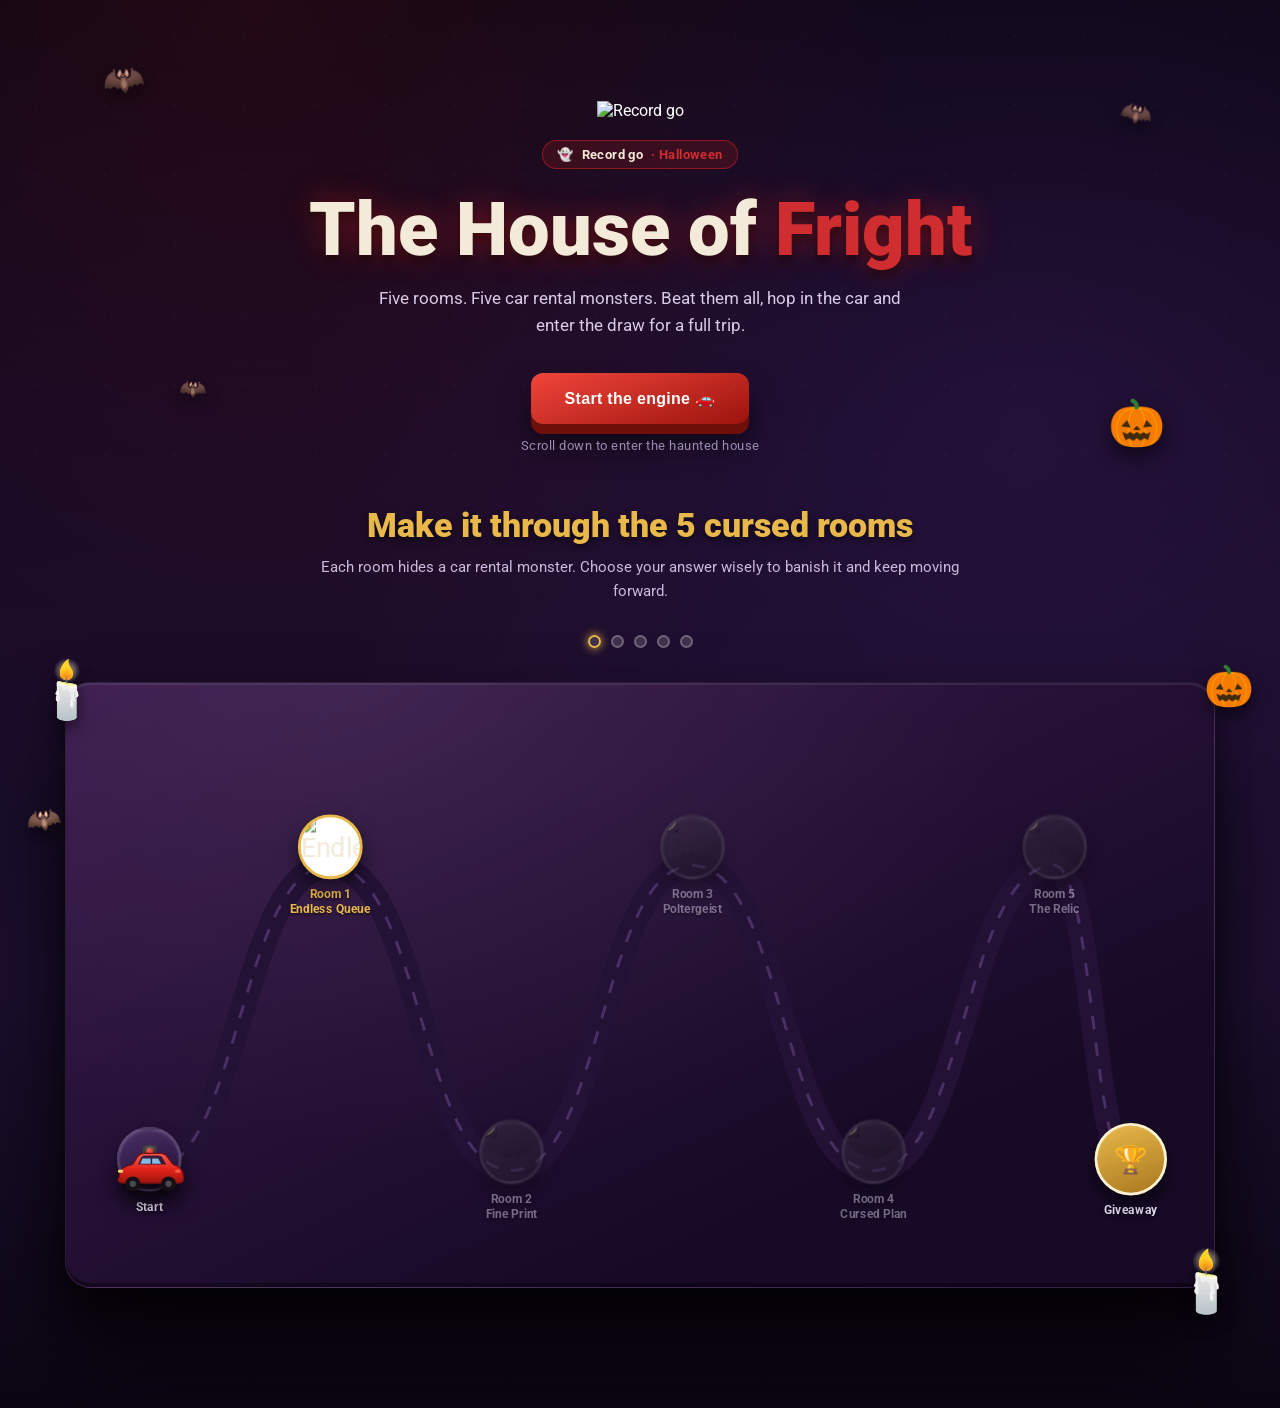
==== index.html @ 4f23b864 "Add Halloween House of Fright landing page (English-only) Single-language English version with the l" ====
<!DOCTYPE html>
<html lang="en">
<head>
<meta charset="UTF-8">
<meta name="viewport" content="width=device-width, initial-scale=1.0">
<title>The House of Fright · Record go</title>
<link rel="preconnect" href="https://fonts.googleapis.com">
<link rel="preconnect" href="https://fonts.gstatic.com" crossorigin>
<link href="https://fonts.googleapis.com/css2?family=Roboto:wght@400;500;700;900&display=swap" rel="stylesheet">
<style>
  :root{
    --red:#cf2d30;
    --red-dark:#9c140d;
    --purple:#3a1a52;
    --purple-deep:#150a24;
    --gold:#e8b84b;
    --ink:#12081f;
    --cream:#f4ead9;
    --green:#3ee089;
  }
  *{box-sizing:border-box;}
  html{scroll-behavior:smooth;}
  body{
    margin:0;
    font-family:'Roboto',sans-serif;
    color:var(--cream);
    background:
      radial-gradient(ellipse at 20% 0%, rgba(226,35,26,0.10), transparent 45%),
      radial-gradient(ellipse at 80% 30%, rgba(126,60,190,0.14), transparent 50%),
      linear-gradient(180deg,#0c0614,#150a24 30%,#1c0f2e 70%,#0c0614);
    overflow-x:hidden;
  }
  a{color:inherit;}

  /* ---------------- HERO ---------------- */
  .hero{
    min-height:auto;
    display:flex;
    flex-direction:column;
    align-items:center;
    justify-content:center;
    text-align:center;
    padding:86px 20px 36px;
    position:relative;
  }
  .brand-logo-wrap{
    display:inline-flex;
    align-items:center;
    padding:15px 30px;
    color: #ffffff;
  }
  .brand-logo{height:24px; display:block;}
  .hero::before{
    content:"";
    position:absolute; inset:0;
    background-image:
      radial-gradient(circle, rgba(255,255,255,0.5) 1px, transparent 1.5px);
    background-size:70px 70px;
    opacity:0.06;
    pointer-events:none;
  }
  .hero .bat{position:absolute; font-size:34px; opacity:.8; filter:drop-shadow(0 6px 8px rgba(0,0,0,.6));}
  .hero .bat.b1{top:12%; left:8%; transform:rotate(-8deg);}
  .hero .bat.b2{top:20%; right:10%; transform:rotate(10deg); font-size:26px;}
  .hero .bat.b3{bottom:18%; left:14%; font-size:22px;}
  .hero .pumpkin{position:absolute; font-size:46px; bottom:8%; right:9%; filter:drop-shadow(0 8px 10px rgba(0,0,0,.6));}

  .brand-tag{
    display:inline-flex; align-items:center; gap:8px;
    background:rgba(226,35,26,0.15);
    border:1px solid rgba(226,35,26,0.5);
    color:var(--red);
    font-size:13px; font-weight:700; letter-spacing:.4px;
    padding:6px 14px; border-radius:999px; margin-bottom:22px;
  }
  .brand-tag b{color:var(--cream);}

  .hero h1{
    font-family:'Roboto',sans-serif;
    font-size:clamp(38px,7vw,74px);
    font-weight:900;
    margin:0 0 16px;
    line-height:1.05;
    color:var(--cream);
    text-shadow:0 0 30px rgba(226,35,26,0.45), 0 6px 10px rgba(0,0,0,.6);
  }
  .hero h1 .highlight{color:var(--red);}
  .hero p{
    max-width:560px;
    font-size:17px;
    line-height:1.6;
    color:#d9cbe8;
    margin:0 0 34px;
  }
  .cta-btn{
    background:linear-gradient(160deg,#f0453b,var(--red-dark));
    color:#fff;
    border:none;
    font-size:16px;
    font-weight:700;
    letter-spacing:.3px;
    padding:16px 34px;
    border-radius:12px;
    cursor:pointer;
    box-shadow:0 10px 0 #6e0f09, 0 20px 30px rgba(0,0,0,.55);
    transition:transform .15s ease;
  }
  .cta-btn:hover{transform:translateY(-3px);}
  .cta-btn:active{transform:translateY(3px); box-shadow:0 6px 0 #6e0f09, 0 10px 16px rgba(0,0,0,.5);}
  .scroll-hint{margin-top:14px; font-size:13px; color:#9a8bb0; letter-spacing:.5px;}

  /* ---------------- BOARD SECTION ---------------- */
  .board-section{
    padding:16px 16px 120px;
    display:flex;
    flex-direction:column;
    align-items:center;
  }
  .board-heading{
    text-align:center;
    max-width:640px;
    margin-bottom:8px;
  }
  .board-heading h2{
    font-size:clamp(24px,4vw,34px);
    font-weight:900;
    margin:0 0 10px;
    color:var(--gold);
    text-shadow:0 3px 6px rgba(0,0,0,.6);
  }
  .board-heading p{color:#cbb9dd; font-size:15px; line-height:1.6; margin:0 0 6px;}

  .progress-row{
    display:flex; align-items:center; gap:10px;
    margin:18px 0 34px;
  }
  .progress-dot{
    width:13px; height:13px; border-radius:50%;
    background:rgba(255,255,255,0.15);
    border:2px solid rgba(255,255,255,0.25);
    transition:all .4s ease;
  }
  .progress-dot.done{background:var(--green); border-color:var(--green); box-shadow:0 0 10px var(--green);}
  .progress-dot.now{border-color:var(--gold); box-shadow:0 0 10px var(--gold);}

  .scene3d{
    width:100%;
    display:flex;
    justify-content:center;
  }
  .board-3d{
    width:min(1150px,96vw);
  }
  .board-plate{
    position:relative;
    border-radius:26px;
    padding:30px 26px 40px;
    background:
      radial-gradient(ellipse at 25% 0%, rgba(255,255,255,0.06), transparent 55%),
      linear-gradient(155deg,#3a1a4d,#170a26 75%);
    border:1px solid rgba(255,255,255,0.07);
    box-shadow:
      0 70px 100px rgba(0,0,0,.65),
      0 20px 30px rgba(0,0,0,.5),
      inset 0 2px 0 rgba(255,255,255,.08),
      inset 0 -4px 0 rgba(0,0,0,.4);
  }
  .board-plate .prop{position:absolute; font-size:46px; filter:drop-shadow(0 8px 8px rgba(0,0,0,.55)); pointer-events:none;}
  .prop.candle-l{top:-26px; left:-34px; font-size:56px;}
  .prop.candle-r{bottom:-30px; right:-30px; font-size:60px;}
  .prop.bat-l{top:120px; left:-40px; font-size:28px; transform:rotate(-10deg);}
  .prop.pumpkin-r{top:-20px; right:-40px; font-size:40px;}

  .track-wrap{
    position:relative;
    width:100%;
    max-width:1150px;
    margin:0 auto;
  }
  .track-layer{
    position:absolute;
    top:0; left:0;
    width:1150px;
    height:560px;
    transform-origin:top left;
  }
  .road-svg{position:absolute; top:0; left:0; width:1150px; height:560px; overflow:visible;}

  .node{
    position:absolute;
    width:118px;
    transform:translate(-50%,-50%);
    display:flex;
    flex-direction:column;
    align-items:center;
    text-align:center;
    cursor:not-allowed;
  }
  .node .badge{
    width:68px; height:68px;
    border-radius:50%;
    display:flex; align-items:center; justify-content:center;
    font-size:28px;
    background:linear-gradient(160deg,#4a2f66,#241236);
    border:3px solid rgba(255,255,255,0.15);
    box-shadow:0 10px 16px rgba(0,0,0,.5), inset 0 2px 3px rgba(255,255,255,.08);
    margin-bottom:8px;
    position:relative;
    transition:all .35s ease;
    overflow:hidden;
  }
  .node .badge img{
    width:100%;
    height:100%;
    object-fit:cover;
    mix-blend-mode:multiply;
    border-radius:50%;
    pointer-events:none;
  }
  .node .num{
    position:absolute; top:-8px; left:-8px;
    width:22px; height:22px; border-radius:50%;
    background:var(--ink); border:2px solid var(--gold);
    color:var(--gold); font-size:11px; font-weight:800;
    display:flex; align-items:center; justify-content:center;
    z-index:2;
  }
  .node .name{
    font-size:12.5px; font-weight:700; color:#e5dcf2;
    text-shadow:0 2px 3px rgba(0,0,0,.6);
    line-height:1.25;
  }

  .node.locked .badge{opacity:.5; filter:grayscale(.6);}
  .node.locked .name{opacity:.45;}

  .node.active{cursor:pointer;}
  .node.active .badge{
    border-color:var(--gold);
    background: #fff;
    box-shadow:0 0 0 0 rgba(232,184,75,.6), 0 10px 20px rgba(0,0,0,.5);
    animation:pulseGlow 1.6s infinite;
  }
  .node.active .name{color:var(--gold);}
  @keyframes pulseGlow{
    0%{box-shadow:0 0 0 0 rgba(232,184,75,.55),0 10px 20px rgba(0,0,0,.5);}
    70%{box-shadow:0 0 0 16px rgba(232,184,75,0),0 10px 20px rgba(0,0,0,.5);}
    100%{box-shadow:0 0 0 0 rgba(232,184,75,0),0 10px 20px rgba(0,0,0,.5);}
  }

  .node.passed .badge{
    background:linear-gradient(160deg,#1c5c40,#0e3324);
    border-color:var(--green);
  }
  .node.passed .badge img{opacity:.35; filter:grayscale(1);}
  .node.passed .badge::after{
    content:"✓";
    position:absolute; inset:0;
    display:flex; align-items:center; justify-content:center;
    color:var(--green); font-size:26px; font-weight:900;
    background:rgba(10,20,15,0.55); border-radius:50%;
  }

  .node.meta .badge{
    width:76px; height:76px;
    background:linear-gradient(160deg,#e8b84b,#a9781f);
    border-color:#fff2cf;
  }

  .car{
    position:absolute; top:0; left:0;
    width:78px; height:44px;
    offset-rotate:auto;
    transition:offset-distance 1.7s cubic-bezier(.45,0,.2,1);
    filter:drop-shadow(0 14px 10px rgba(0,0,0,.55));
    z-index:5;
  }

  /* ---------------- MOBILE BOARD (vertical) ---------------- */
  @media (max-width:720px){
    .board-plate{padding:22px 16px 26px;}
    .track-wrap{max-width:420px; height:auto !important;}
    .prop.bat-l{display:none;}
    .prop.candle-r{bottom:-16px; right:-16px; font-size:40px;}
    .prop.pumpkin-r{top:-16px; right:-16px; font-size:30px;}
    .track-layer{
      position:static;
      width:100%;
      height:auto;
      transform:none !important;
      display:flex;
      flex-direction:column;
      align-items:stretch;
      gap:20px;
      padding:4px 0;
    }
    .road-svg, .car{display:none;}
    .node{
      position:relative !important;
      left:auto !important;
      top:auto !important;
      transform:none !important;
      width:100%;
      flex-direction:row;
      align-items:center;
      text-align:left;
      gap:14px;
      cursor:not-allowed;
    }
    .node.active{cursor:pointer;}
    .node .badge{margin-bottom:0; flex:none;}
    .node .name{font-size:13.5px;}
    .node:not(:first-child)::before{
      content:"";
      position:absolute;
      top:-20px; left:33px;
      width:2px; height:20px;
      background:repeating-linear-gradient(to bottom, rgba(255,255,255,.35) 0 4px, transparent 4px 8px);
    }
  }

  /* ---------------- MODAL / MONSTER REVEAL ---------------- */
  .modal-overlay{
    position:fixed; inset:0;
    background:rgba(6,3,12,0.85);
    backdrop-filter:blur(6px);
    -webkit-backdrop-filter:blur(6px);
    display:none;
    align-items:center;
    justify-content:center;
    z-index:100;
    padding:20px;
  }
  .modal-overlay.open{display:flex;}
  .modal-card{
    width:100%; max-width:540px;
    background:linear-gradient(165deg,#3a1a4d,#170a26);
    border:1px solid rgba(255,255,255,0.12);
    border-radius:22px;
    padding:28px 28px 24px;
    box-shadow:0 40px 60px rgba(0,0,0,.7);
    position:relative;
    animation:pop .28s ease;
    max-height:92vh;
    overflow-y:auto;
  }
  @keyframes pop{from{transform:scale(.92); opacity:0;} to{transform:scale(1); opacity:1;}}
  .modal-close{
    position:absolute; top:14px; right:16px;
    background:none; border:none; color:#b7a6cc;
    font-size:22px; cursor:pointer;
  }
  .monster-avatar-wrap{
    width:130px; height:130px;
    margin:0 auto 14px;
    background:radial-gradient(circle, rgba(232,184,75,0.15), transparent 70%);
    border-radius:50%;
    display:flex;
    align-items:center;
    justify-content:center;
    border:2px dashed rgba(232,184,75,0.3);
    position:relative;
  }
  .monster-avatar{
    width:115px; height:115px;
    object-fit:contain;
    filter:drop-shadow(0 8px 12px rgba(0,0,0,0.6));
    animation:floatMonster 3s ease-in-out infinite;
  }
  @keyframes floatMonster{
    0%,100%{transform:translateY(0px);}
    50%{transform:translateY(-6px);}
  }
  .modal-eyebrow{text-align:center; color:var(--red); font-size:12px; font-weight:800; letter-spacing:1px; text-transform:uppercase; margin-bottom:4px;}
  .modal-card h3{margin:0 0 8px; font-size:22px; font-weight:900; color:var(--gold); line-height:1.25; text-align:center;}
  .modal-flavor{font-size:13.5px; color:#c9bcdb; line-height:1.5; margin-bottom:14px; text-align:center;}
  .modal-question{font-size:15px; font-weight:700; color:#f4ead9; margin-bottom:14px; border-top:1px solid rgba(255,255,255,0.08); padding-top:12px;}
  .answers{display:flex; flex-direction:column; gap:10px; margin-bottom:6px;}
  .answer-btn{
    text-align:left;
    background:rgba(255,255,255,0.04);
    border:1.5px solid rgba(255,255,255,0.12);
    color:#f0e8fa;
    font-family:'Roboto',sans-serif;
    font-size:13.5px;
    line-height:1.4;
    padding:12px 14px;
    border-radius:10px;
    cursor:pointer;
    transition:all .15s ease;
  }
  .answer-btn:hover:not(:disabled){border-color:var(--gold); background:rgba(232,184,75,0.08);}
  .answer-btn:disabled{cursor:default;}
  .answer-btn.correct{border-color:var(--green); background:rgba(62,224,137,0.14); color:#c7f7de;}
  .answer-btn.wrong{border-color:var(--red); background:rgba(226,35,26,0.14); color:#f3c6c2; opacity:.7;}
  .answer-btn.shake{animation:shake .35s;}
  @keyframes shake{
    0%,100%{transform:translateX(0);}
    25%{transform:translateX(-6px);}
    75%{transform:translateX(6px);}
  }
  .feedback{
    margin-top:14px; padding:12px 14px; border-radius:10px;
    font-size:13.5px; line-height:1.5; display:none;
  }
  .feedback.show{display:block;}
  .feedback.ok{background:rgba(62,224,137,0.1); border:1px solid rgba(62,224,137,0.4); color:#c7f7de;}
  .feedback.bad{background:rgba(226,35,26,0.1); border:1px solid rgba(226,35,26,0.4); color:#f3c6c2;}
  .continue-btn{
    margin-top:14px; width:100%;
    background:linear-gradient(160deg,#f0453b,var(--red-dark));
    color:#fff; border:none; font-weight:700; font-size:14px;
    padding:12px; border-radius:10px; cursor:pointer; display:none;
  }
  .continue-btn.show{display:block;}

  /* ---------------- FINAL / FORM ---------------- */
  .final-section{
    max-width:620px;
    margin:0 auto;
    padding:70px 20px 40px;
    text-align:center;
    display:none;
  }
  .final-section.reveal{display:block; animation:fadeUp .6s ease;}
  @keyframes fadeUp{from{opacity:0; transform:translateY(24px);} to{opacity:1; transform:translateY(0);}}
  .final-section h2{
    font-size:clamp(24px,4vw,34px);
    font-weight:900;
    color:var(--gold); margin:0 0 6px;
    text-shadow:0 3px 6px rgba(0,0,0,.6);
  }
  .final-section .tagline{color:var(--red); font-weight:700; font-size:14px; letter-spacing:.5px; margin-bottom:18px;}
  .final-section p{color:#cbb9dd; font-size:15px; line-height:1.6; margin-bottom:24px;}

  .banished-monsters-grid{
    display:flex;
    justify-content:center;
    gap:10px;
    margin-bottom:28px;
    flex-wrap:wrap;
  }
  .banished-item{
    width:56px; height:56px;
    background:rgba(255,255,255,0.06);
    border:1px solid rgba(255,255,255,0.12);
    border-radius:50%;
    padding:4px;
    position:relative;
  }
  .banished-item img{
    width:100%; height:100%;
    object-fit:contain;
    filter:grayscale(1) opacity(0.5);
  }
  .banished-item::after{
    content:"✕";
    position:absolute; inset:0;
    display:flex; align-items:center; justify-content:center;
    color:var(--red); font-size:22px; font-weight:900;
  }

  .signup-form{
    display:flex; gap:10px; flex-wrap:wrap; justify-content:center;
  }
  .signup-form input{
    flex:1; min-width:220px;
    background:rgba(255,255,255,0.06);
    border:1.5px solid rgba(255,255,255,0.18);
    border-radius:10px;
    padding:14px 16px;
    color:#fff; font-size:14px;
    font-family:'Roboto',sans-serif;
  }
  .signup-form input::placeholder{color:#a292b8;}
  .signup-form input:focus{outline:none; border-color:var(--gold);}
  .signup-form button{
    background:linear-gradient(160deg,#f0453b,var(--red-dark));
    color:#fff; border:none; font-weight:700; font-size:14px;
    padding:14px 22px; border-radius:10px; cursor:pointer;
    box-shadow:0 8px 0 #6e0f09;
    font-family:'Roboto',sans-serif;
  }
  .signup-form button:active{transform:translateY(3px); box-shadow:0 4px 0 #6e0f09;}

  .form-msg{margin-top:16px; font-size:14px; line-height:1.5; display:none; padding:12px 14px; border-radius:10px;}
  .form-msg.show{display:block;}
  .form-msg.bad{background:rgba(226,35,26,0.1); border:1px solid rgba(226,35,26,0.4); color:#f3c6c2;}
  .success-block{display:none;}
  .success-block.show{display:block;}
</style>
</head>
<body>

<!-- ================= HERO ================= -->
<section class="hero">
  <div class="bat b1">🦇</div>
  <div class="bat b2">🦇</div>
  <div class="bat b3">🦇</div>
  <div class="pumpkin">🎃</div>
  <div class="brand-logo-wrap">
    <img class="brand-logo" src="https://www.recordrentacar.com/images/layouts/recordGoMobility.svg" alt="Record go">
  </div>
  <div class="brand-tag">👻 <b>Record go</b> · Halloween</div>
  <h1>The House of <span class="highlight">Fright</span></h1>
  <p>Five rooms. Five car rental monsters. Beat them all, hop in the car and enter the draw for a full trip.</p>
  <button class="cta-btn" onclick="document.getElementById('board').scrollIntoView({behavior:'smooth'})">Start the engine 🚗</button>
  <div class="scroll-hint">Scroll down to enter the haunted house</div>
</section>

<!-- ================= BOARD ================= -->
<section class="board-section" id="board">
  <div class="board-heading">
    <h2>Make it through the 5 cursed rooms</h2>
    <p>Each room hides a car rental monster. Choose your answer wisely to banish it and keep moving forward.</p>
  </div>

  <div class="progress-row" id="progressRow"></div>

  <div class="scene3d">
    <div class="board-3d">
      <div class="board-plate">
        <div class="prop candle-l">🕯️</div>
        <div class="prop candle-r">🕯️</div>
        <div class="prop bat-l">🦇</div>
        <div class="prop pumpkin-r">🎃</div>

        <div class="track-wrap" id="trackWrap">
          <div class="track-layer" id="trackLayer">
            <svg class="road-svg" viewBox="0 0 1150 560">
              <path id="roadPath" d="M60,480 C155,480 155,160 250,160 C345,160 345,480 440,480 C535,480 535,160 630,160 C725,160 725,480 820,480 C915,480 915,160 1010,160 C1050,160 1050,480 1090,480"
                fill="none" stroke="#241236" stroke-width="26" stroke-linecap="round"/>
              <path d="M60,480 C155,480 155,160 250,160 C345,160 345,480 440,480 C535,480 535,160 630,160 C725,160 725,480 820,480 C915,480 915,160 1010,160 C1050,160 1050,480 1090,480"
                fill="none" stroke="#6a4a8a" stroke-width="3" stroke-dasharray="14 14" opacity="0.55"/>
            </svg>

            <!-- Player car -->
            <svg class="car" id="car" viewBox="0 0 100 56" xmlns="http://www.w3.org/2000/svg">
              <ellipse cx="50" cy="49" rx="38" ry="5" fill="#000" opacity="0.35"/>
              <path d="M10,36 C10,24 20,22 28,20 L34,10 C36,7 40,5 45,5 L64,5 C69,5 73,7 75,11 L82,20 C90,22 96,26 96,36 L96,40 C96,43 93,45 90,45 L14,45 C11,45 8,43 8,40 Z" fill="url(#bodyGrad)" stroke="#7a0f0a" stroke-width="1.5"/>
              <path d="M35,20 L39,11 C40,9 42,8 44,8 L62,8 C65,8 67,9 68,11 L73,20 Z" fill="#2b1636" opacity="0.9"/>
              <path d="M38,19 L41,12 L52,12 L52,19 Z" fill="#8fd6ff" opacity="0.85"/>
              <path d="M54,19 L54,12 L62,12 L66,19 Z" fill="#8fd6ff" opacity="0.85"/>
              <circle cx="28" cy="46" r="10" fill="#161016"/>
              <circle cx="28" cy="46" r="4.2" fill="#4a4a52"/>
              <circle cx="76" cy="46" r="10" fill="#161016"/>
              <circle cx="76" cy="46" r="4.2" fill="#4a4a52"/>
              <rect x="8" y="27" width="7" height="4" rx="1.5" fill="#ffd76a"/>
              <rect x="85" y="27" width="7" height="4" rx="1.5" fill="#ff5a4d"/>
              <defs>
                <linearGradient id="bodyGrad" x1="0" y1="0" x2="0" y2="1">
                  <stop offset="0%" stop-color="#ff5b4f"/>
                  <stop offset="55%" stop-color="#e2231a"/>
                  <stop offset="100%" stop-color="#9c140d"/>
                </linearGradient>
              </defs>
            </svg>

            <!-- MONSTER NODES -->
            <div class="node" id="node0" style="left:60px; top:480px;"><div class="badge">🚦</div><div class="name">Start</div></div>

            <div class="node" id="node1" style="left:250px; top:160px;">
              <div class="badge"><span class="num">1</span><img id="badgeImg1" alt="Endless Queue"></div>
              <div class="name">Room 1<br>Endless Queue</div>
            </div>

            <div class="node" id="node2" style="left:440px; top:480px;">
              <div class="badge"><span class="num">2</span><img id="badgeImg2" alt="Fine Print"></div>
              <div class="name">Room 2<br>Fine Print</div>
            </div>

            <div class="node" id="node3" style="left:630px; top:160px;">
              <div class="badge"><span class="num">3</span><img id="badgeImg3" alt="Poltergeist"></div>
              <div class="name">Room 3<br>Poltergeist</div>
            </div>

            <div class="node" id="node4" style="left:820px; top:480px;">
              <div class="badge"><span class="num">4</span><img id="badgeImg4" alt="Cursed Plan"></div>
              <div class="name">Room 4<br>Cursed Plan</div>
            </div>

            <div class="node" id="node5" style="left:1010px; top:160px;">
              <div class="badge"><span class="num">5</span><img id="badgeImg5" alt="The Relic"></div>
              <div class="name">Room 5<br>The Relic</div>
            </div>

            <div class="node meta" id="node6" style="left:1090px; top:480px;"><div class="badge">🏆</div><div class="name">Giveaway</div></div>
          </div>
        </div>
      </div>
    </div>
  </div>
</section>

<!-- ================= FINAL / FORM ================= -->
<section class="final-section" id="finalSection">
  <div id="closingBlock">
    <h2>This is how you drive without drama.</h2>
    <div class="tagline">Easy drive, easy go.</div>

    <!-- Banished monsters -->
    <div class="banished-monsters-grid" id="banishedGrid"></div>

    <p>You've banished the five car rental monsters. At Record go, none of them have a place. Leave your email and enter the giveaway. Make the fright worth it!</p>

    <form class="signup-form" id="signupForm" novalidate>
      <input type="email" id="emailInput" placeholder="you@email.com" required>
      <button type="submit" id="formSubmitBtn">I want to enter the giveaway</button>
    </form>
    <div class="form-msg" id="formMsg"></div>
  </div>

  <div class="success-block" id="successBlock">
    <h2>Congratulations!</h2>
    <p>You survived the five monsters of the House of Fright, with your entry into the full-trip giveaway in hand.</p>
  </div>
</section>

<script>
  // ---- Monster assets ----
  const MONSTER_IMAGES = [
    'assets/monsters/room-1-endless-queue.png',
    'assets/monsters/room-2-fine-print.png',
    'assets/monsters/room-3-poltergeist.png',
    'assets/monsters/room-4-cursed-plan.png',
    'assets/monsters/room-5-the-relic.png'
  ];

  for(let i = 1; i <= 5; i++){
    const bImg = document.getElementById('badgeImg' + i);
    if(bImg) bImg.src = MONSTER_IMAGES[i-1];
  }

  const banishedGrid = document.getElementById('banishedGrid');
  MONSTER_IMAGES.forEach((src) => {
    const item = document.createElement('div');
    item.className = 'banished-item';
    item.innerHTML = `<img src="${src}" alt="Banished monster">`;
    banishedGrid.appendChild(item);
  });

  const rooms = [
    {
      numLabel:"Room 1", shortName:"Endless Queue",
      title:"Room 1 · The Endless Queue Specter",
      flavor:"It lives at counters where your turn never comes. It feeds on the patience of those queuing at midnight.",
      question:"What banishes it?",
      answers:[
        {text:"The Easy Check-in pass and pick-up totems — you register before arriving and skip the counter entirely", correct:true},
        {text:"A second guard doubling up counter staff during peak hours", correct:false},
        {text:"A turn booked by phone in advance", correct:false}
      ],
      success:"The Specter fades away. With Easy Check-in you register your details before arriving, and with the totems you skip the counter. With Just go, pick-up is express too."
    },
    {
      numLabel:"Room 2", shortName:"Fine Print",
      title:"Room 2 · The Fine Print Goblin",
      flavor:"It hides among the contract clauses. If you sign in a hurry, it sneaks in an excess where you least expect it.",
      question:"What banishes it?",
      answers:[
        {text:"Just go with Total Confort and no excess — what you see when booking is what you pay", correct:true},
        {text:"A one-page summary of the most important terms, before signing", correct:false},
        {text:"A notary present at every contract signing", correct:false}
      ],
      success:"The Goblin has nowhere to hide. Just go includes Total Confort: no excess, no last-minute scares."
    },
    {
      numLabel:"Room 3", shortName:"Poltergeist",
      title:"Room 3 · The Fuel Tank Poltergeist",
      flavor:"It haunts the fuel tanks. When you return the car, it makes eighths of fuel disappear that you'd swear you left behind.",
      question:"What banishes it?",
      answers:[
        {text:"The full-to-full system — you don't pay for what you don't use", correct:true},
        {text:"Paying for a full tank upfront at a fixed price", correct:false},
        {text:"A consumption estimate checked by the customer at drop-off", correct:false}
      ],
      success:"The Poltergeist vanishes. With full-to-full you don't pay for what you don't use. Period."
    },
    {
      numLabel:"Room 4", shortName:"Cursed Plan",
      title:"Room 4 · The Curse of the Changing Plan",
      flavor:"It kicks in the moment you book months ahead. As soon as plans change, it ties your money to a date that no longer works for you.",
      question:"What banishes it?",
      answers:[
        {text:"Free cancellation up to 48h before — you decide, not fate", correct:true},
        {text:"Cancellation insurance, at an extra cost", correct:false},
        {text:"Unlimited date changes for a small fee", correct:false}
      ],
      success:"Curse broken. Free cancellation up to 48h before."
    },
    {
      numLabel:"Room 5", shortName:"The Relic",
      title:"Room 5 · The Relic on Wheels",
      flavor:"A car so old it could be haunted: older than the booking itself, with a damp smell nothing gets rid of.",
      question:"What banishes it?",
      answers:[
        {text:"A 100% renewed fleet — you leave with the keys to a car, not a legend", correct:true},
        {text:"Booking well in advance to secure the highest category available", correct:false},
        {text:"Choosing the exact car model when booking", correct:false}
      ],
      success:"The Relic disappears. 100% renewed fleet. You leave with the keys to a car, not a legend."
    }
  ];

  const rejections = [
    "That solution might exist... just not here. At Record go, you don't need it — there's something better.",
    "So close! That option sounds fine, but it's not what awaits you here.",
    "Cold. That alternative is reasonable, but it's not ours."
  ];

  const roadPath = document.getElementById('roadPath').getAttribute('d');
  const car = document.getElementById('car');
  car.style.offsetPath = `path('${roadPath}')`;
  car.style.offsetDistance = '0%';

  let completedRooms = 0;
  let rejectCount = 0;
  let openRoomIndex = null;

  // Build progress dots
  const progressRow = document.getElementById('progressRow');
  rooms.forEach((r,i)=>{
    const d = document.createElement('div');
    d.className='progress-dot';
    d.id='dot'+i;
    progressRow.appendChild(d);
  });

  function updateBoard(){
    const activeNodeIndex = completedRooms < 5 ? completedRooms + 1 : null;

    for(let i = 1; i <= 5; i++){
      const el = document.getElementById('node' + i);
      el.classList.remove('locked', 'active', 'passed');

      if(i <= completedRooms){
        el.classList.add('passed');
      } else if(i === activeNodeIndex){
        el.classList.add('active');
      } else {
        el.classList.add('locked');
      }
    }

    rooms.forEach((r,i)=>{
      const dot = document.getElementById('dot'+i);
      dot.classList.remove('done','now');
      if(i < completedRooms) dot.classList.add('done');
      else if(i === completedRooms && completedRooms < 5) dot.classList.add('now');
    });
  }

  function moveCarTo(roomIndex){
    const pct = (roomIndex / 5 * 100).toFixed(2);
    car.style.offsetDistance = pct + '%';
  }

  document.querySelectorAll('.node').forEach(node=>{
    node.addEventListener('click', ()=>{
      if(!node.classList.contains('active')) return;
      const idx = parseInt(node.id.replace('node',''));
      openModal(idx - 1);
    });
  });

  // ---- Modal ----
  const overlay = document.createElement('div');
  overlay.className='modal-overlay';
  overlay.innerHTML = `
    <div class="modal-card">
      <button class="modal-close" id="modalClose">✕</button>
      <div class="monster-avatar-wrap">
        <img class="monster-avatar" id="mAvatar" src="" alt="Monster">
      </div>
      <div class="modal-eyebrow">Record go · Halloween</div>
      <h3 id="mTitle"></h3>
      <div class="modal-flavor" id="mFlavor"></div>
      <div class="modal-question" id="mQuestion"></div>
      <div class="answers" id="mAnswers"></div>
      <div class="feedback" id="mFeedback"></div>
      <button class="continue-btn" id="mContinue">Continue</button>
    </div>`;
  document.body.appendChild(overlay);

  const mAvatar=document.getElementById('mAvatar');
  const mTitle=document.getElementById('mTitle');
  const mFlavor=document.getElementById('mFlavor');
  const mQuestion=document.getElementById('mQuestion');
  const mAnswers=document.getElementById('mAnswers');
  const mFeedback=document.getElementById('mFeedback');
  const mContinue=document.getElementById('mContinue');

  function openModal(roomIndex){
    openRoomIndex = roomIndex;
    const room = rooms[roomIndex];
    mAvatar.src = MONSTER_IMAGES[roomIndex];
    mTitle.textContent = room.title;
    mFlavor.textContent = room.flavor;
    mQuestion.textContent = room.question;
    mFeedback.className='feedback';
    mFeedback.textContent='';
    mContinue.classList.remove('show');
    mAnswers.innerHTML='';
    room.answers.forEach(a=>{
      const btn=document.createElement('button');
      btn.className='answer-btn';
      btn.textContent=a.text;
      btn.addEventListener('click', ()=>handleAnswer(btn,a));
      mAnswers.appendChild(btn);
    });
    overlay.classList.add('open');
  }

  function closeModal(){ overlay.classList.remove('open'); }
  document.getElementById('modalClose').addEventListener('click', closeModal);

  function handleAnswer(btn,a){
    if(a.correct){
      document.querySelectorAll('#mAnswers .answer-btn').forEach(b=>b.disabled=true);
      btn.classList.add('correct');
      mFeedback.className='feedback show ok';
      mFeedback.textContent = rooms[openRoomIndex].success;
      mContinue.classList.add('show');
    } else {
      btn.classList.add('wrong','shake');
      btn.disabled = true;
      setTimeout(()=>btn.classList.remove('shake'),350);
      mFeedback.className='feedback show bad';
      mFeedback.textContent = rejections[rejectCount % rejections.length];
      rejectCount++;
    }
  }

  mContinue.addEventListener('click', ()=>{
    closeModal();
    completedRooms = openRoomIndex + 1;
    moveCarTo(completedRooms);
    updateBoard();

    if(completedRooms === 5){
      setTimeout(()=>{
        car.style.offsetDistance = '100%';
        setTimeout(revealFinal, 1200);
      }, 800);
    }
  });

  function revealFinal(){
    document.getElementById('board').style.display = 'none';
    const finalSection = document.getElementById('finalSection');
    finalSection.classList.add('reveal');
    finalSection.scrollIntoView({behavior:'smooth', block:'start'});
  }

  // ---- Signup Form ----
  const signupForm = document.getElementById('signupForm');
  const formMsg = document.getElementById('formMsg');
  signupForm.addEventListener('submit', function(e){
    e.preventDefault();
    const email = document.getElementById('emailInput').value.trim();
    const valid = /^[^\s@]+@[^\s@]+\.[^\s@]+$/.test(email);
    if(!valid){
      formMsg.className='form-msg show bad';
      formMsg.textContent = "Something went wrong. Please try again — your email is safe.";
      return;
    }
    document.getElementById('closingBlock').style.display='none';
    document.getElementById('successBlock').classList.add('show');
  });

  // ---- Responsive Scaling ----
  function scaleTrack(){
    const wrap = document.getElementById('trackWrap');
    const layer = document.getElementById('trackLayer');
    const scale = wrap.clientWidth/1150;
    layer.style.transform = `scale(${scale})`;
    wrap.style.height = (560*scale)+'px';
  }
  window.addEventListener('resize', scaleTrack);
  window.addEventListener('load', scaleTrack);
  scaleTrack();

  updateBoard();
</script>
</body>
</html>
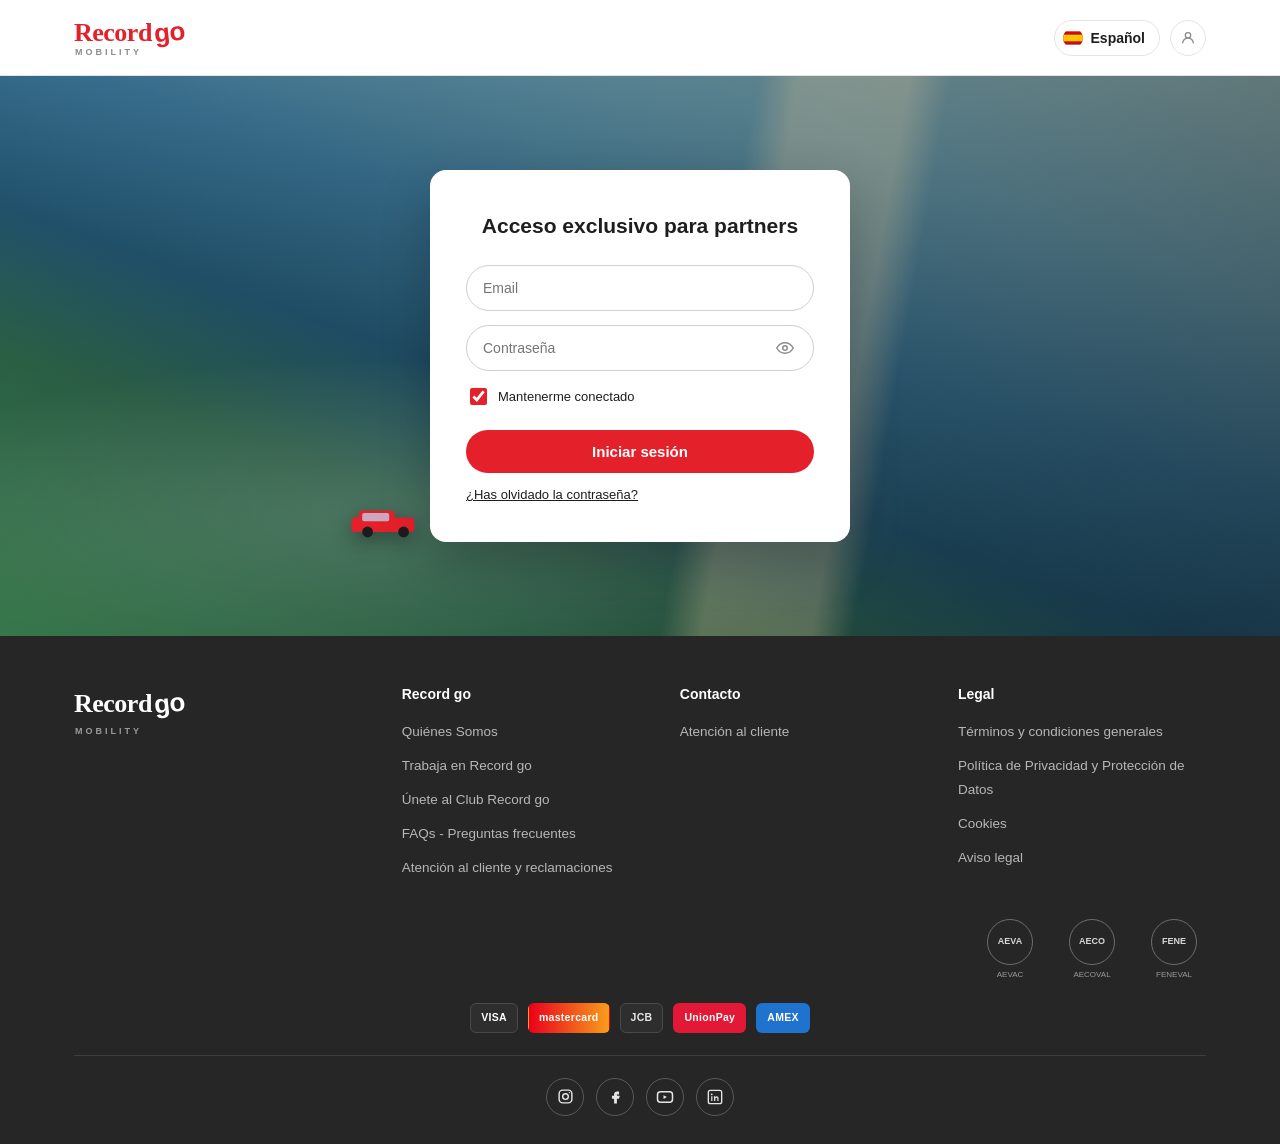
==== commit bfcb792f: "Add Record go Partner Portal site (desktop + mobile) Static, fully interactive rebuild of the Record" ====
--- a/index.html
+++ b/index.html
@@ -1,886 +1,25 @@
-<!DOCTYPE html>
-<html lang="en">
+<!doctype html>
+<html lang="es">
 <head>
-<meta charset="UTF-8">
-<meta name="viewport" content="width=device-width, initial-scale=1.0">
-<title>The House of Fright · Record go</title>
-<link rel="preconnect" href="https://fonts.googleapis.com">
-<link rel="preconnect" href="https://fonts.gstatic.com" crossorigin>
-<link href="https://fonts.googleapis.com/css2?family=Roboto:wght@400;500;700;900&display=swap" rel="stylesheet">
-<style>
-  :root{
-    --red:#cf2d30;
-    --red-dark:#9c140d;
-    --purple:#3a1a52;
-    --purple-deep:#150a24;
-    --gold:#e8b84b;
-    --ink:#12081f;
-    --cream:#f4ead9;
-    --green:#3ee089;
-  }
-  *{box-sizing:border-box;}
-  html{scroll-behavior:smooth;}
-  body{
-    margin:0;
-    font-family:'Roboto',sans-serif;
-    color:var(--cream);
-    background:
-      radial-gradient(ellipse at 20% 0%, rgba(226,35,26,0.10), transparent 45%),
-      radial-gradient(ellipse at 80% 30%, rgba(126,60,190,0.14), transparent 50%),
-      linear-gradient(180deg,#0c0614,#150a24 30%,#1c0f2e 70%,#0c0614);
-    overflow-x:hidden;
-  }
-  a{color:inherit;}
-
-  /* ---------------- HERO ---------------- */
-  .hero{
-    min-height:auto;
-    display:flex;
-    flex-direction:column;
-    align-items:center;
-    justify-content:center;
-    text-align:center;
-    padding:86px 20px 36px;
-    position:relative;
-  }
-  .brand-logo-wrap{
-    display:inline-flex;
-    align-items:center;
-    padding:15px 30px;
-    color: #ffffff;
-  }
-  .brand-logo{height:24px; display:block;}
-  .hero::before{
-    content:"";
-    position:absolute; inset:0;
-    background-image:
-      radial-gradient(circle, rgba(255,255,255,0.5) 1px, transparent 1.5px);
-    background-size:70px 70px;
-    opacity:0.06;
-    pointer-events:none;
-  }
-  .hero .bat{position:absolute; font-size:34px; opacity:.8; filter:drop-shadow(0 6px 8px rgba(0,0,0,.6));}
-  .hero .bat.b1{top:12%; left:8%; transform:rotate(-8deg);}
-  .hero .bat.b2{top:20%; right:10%; transform:rotate(10deg); font-size:26px;}
-  .hero .bat.b3{bottom:18%; left:14%; font-size:22px;}
-  .hero .pumpkin{position:absolute; font-size:46px; bottom:8%; right:9%; filter:drop-shadow(0 8px 10px rgba(0,0,0,.6));}
-
-  .brand-tag{
-    display:inline-flex; align-items:center; gap:8px;
-    background:rgba(226,35,26,0.15);
-    border:1px solid rgba(226,35,26,0.5);
-    color:var(--red);
-    font-size:13px; font-weight:700; letter-spacing:.4px;
-    padding:6px 14px; border-radius:999px; margin-bottom:22px;
-  }
-  .brand-tag b{color:var(--cream);}
-
-  .hero h1{
-    font-family:'Roboto',sans-serif;
-    font-size:clamp(38px,7vw,74px);
-    font-weight:900;
-    margin:0 0 16px;
-    line-height:1.05;
-    color:var(--cream);
-    text-shadow:0 0 30px rgba(226,35,26,0.45), 0 6px 10px rgba(0,0,0,.6);
-  }
-  .hero h1 .highlight{color:var(--red);}
-  .hero p{
-    max-width:560px;
-    font-size:17px;
-    line-height:1.6;
-    color:#d9cbe8;
-    margin:0 0 34px;
-  }
-  .cta-btn{
-    background:linear-gradient(160deg,#f0453b,var(--red-dark));
-    color:#fff;
-    border:none;
-    font-size:16px;
-    font-weight:700;
-    letter-spacing:.3px;
-    padding:16px 34px;
-    border-radius:12px;
-    cursor:pointer;
-    box-shadow:0 10px 0 #6e0f09, 0 20px 30px rgba(0,0,0,.55);
-    transition:transform .15s ease;
-  }
-  .cta-btn:hover{transform:translateY(-3px);}
-  .cta-btn:active{transform:translateY(3px); box-shadow:0 6px 0 #6e0f09, 0 10px 16px rgba(0,0,0,.5);}
-  .scroll-hint{margin-top:14px; font-size:13px; color:#9a8bb0; letter-spacing:.5px;}
-
-  /* ---------------- BOARD SECTION ---------------- */
-  .board-section{
-    padding:16px 16px 120px;
-    display:flex;
-    flex-direction:column;
-    align-items:center;
-  }
-  .board-heading{
-    text-align:center;
-    max-width:640px;
-    margin-bottom:8px;
-  }
-  .board-heading h2{
-    font-size:clamp(24px,4vw,34px);
-    font-weight:900;
-    margin:0 0 10px;
-    color:var(--gold);
-    text-shadow:0 3px 6px rgba(0,0,0,.6);
-  }
-  .board-heading p{color:#cbb9dd; font-size:15px; line-height:1.6; margin:0 0 6px;}
-
-  .progress-row{
-    display:flex; align-items:center; gap:10px;
-    margin:18px 0 34px;
-  }
-  .progress-dot{
-    width:13px; height:13px; border-radius:50%;
-    background:rgba(255,255,255,0.15);
-    border:2px solid rgba(255,255,255,0.25);
-    transition:all .4s ease;
-  }
-  .progress-dot.done{background:var(--green); border-color:var(--green); box-shadow:0 0 10px var(--green);}
-  .progress-dot.now{border-color:var(--gold); box-shadow:0 0 10px var(--gold);}
-
-  .scene3d{
-    width:100%;
-    display:flex;
-    justify-content:center;
-  }
-  .board-3d{
-    width:min(1150px,96vw);
-  }
-  .board-plate{
-    position:relative;
-    border-radius:26px;
-    padding:30px 26px 40px;
-    background:
-      radial-gradient(ellipse at 25% 0%, rgba(255,255,255,0.06), transparent 55%),
-      linear-gradient(155deg,#3a1a4d,#170a26 75%);
-    border:1px solid rgba(255,255,255,0.07);
-    box-shadow:
-      0 70px 100px rgba(0,0,0,.65),
-      0 20px 30px rgba(0,0,0,.5),
-      inset 0 2px 0 rgba(255,255,255,.08),
-      inset 0 -4px 0 rgba(0,0,0,.4);
-  }
-  .board-plate .prop{position:absolute; font-size:46px; filter:drop-shadow(0 8px 8px rgba(0,0,0,.55)); pointer-events:none;}
-  .prop.candle-l{top:-26px; left:-34px; font-size:56px;}
-  .prop.candle-r{bottom:-30px; right:-30px; font-size:60px;}
-  .prop.bat-l{top:120px; left:-40px; font-size:28px; transform:rotate(-10deg);}
-  .prop.pumpkin-r{top:-20px; right:-40px; font-size:40px;}
-
-  .track-wrap{
-    position:relative;
-    width:100%;
-    max-width:1150px;
-    margin:0 auto;
-  }
-  .track-layer{
-    position:absolute;
-    top:0; left:0;
-    width:1150px;
-    height:560px;
-    transform-origin:top left;
-  }
-  .road-svg{position:absolute; top:0; left:0; width:1150px; height:560px; overflow:visible;}
-
-  .node{
-    position:absolute;
-    width:118px;
-    transform:translate(-50%,-50%);
-    display:flex;
-    flex-direction:column;
-    align-items:center;
-    text-align:center;
-    cursor:not-allowed;
-  }
-  .node .badge{
-    width:68px; height:68px;
-    border-radius:50%;
-    display:flex; align-items:center; justify-content:center;
-    font-size:28px;
-    background:linear-gradient(160deg,#4a2f66,#241236);
-    border:3px solid rgba(255,255,255,0.15);
-    box-shadow:0 10px 16px rgba(0,0,0,.5), inset 0 2px 3px rgba(255,255,255,.08);
-    margin-bottom:8px;
-    position:relative;
-    transition:all .35s ease;
-    overflow:hidden;
-  }
-  .node .badge img{
-    width:100%;
-    height:100%;
-    object-fit:cover;
-    mix-blend-mode:multiply;
-    border-radius:50%;
-    pointer-events:none;
-  }
-  .node .num{
-    position:absolute; top:-8px; left:-8px;
-    width:22px; height:22px; border-radius:50%;
-    background:var(--ink); border:2px solid var(--gold);
-    color:var(--gold); font-size:11px; font-weight:800;
-    display:flex; align-items:center; justify-content:center;
-    z-index:2;
-  }
-  .node .name{
-    font-size:12.5px; font-weight:700; color:#e5dcf2;
-    text-shadow:0 2px 3px rgba(0,0,0,.6);
-    line-height:1.25;
-  }
-
-  .node.locked .badge{opacity:.5; filter:grayscale(.6);}
-  .node.locked .name{opacity:.45;}
-
-  .node.active{cursor:pointer;}
-  .node.active .badge{
-    border-color:var(--gold);
-    background: #fff;
-    box-shadow:0 0 0 0 rgba(232,184,75,.6), 0 10px 20px rgba(0,0,0,.5);
-    animation:pulseGlow 1.6s infinite;
-  }
-  .node.active .name{color:var(--gold);}
-  @keyframes pulseGlow{
-    0%{box-shadow:0 0 0 0 rgba(232,184,75,.55),0 10px 20px rgba(0,0,0,.5);}
-    70%{box-shadow:0 0 0 16px rgba(232,184,75,0),0 10px 20px rgba(0,0,0,.5);}
-    100%{box-shadow:0 0 0 0 rgba(232,184,75,0),0 10px 20px rgba(0,0,0,.5);}
-  }
-
-  .node.passed .badge{
-    background:linear-gradient(160deg,#1c5c40,#0e3324);
-    border-color:var(--green);
-  }
-  .node.passed .badge img{opacity:.35; filter:grayscale(1);}
-  .node.passed .badge::after{
-    content:"✓";
-    position:absolute; inset:0;
-    display:flex; align-items:center; justify-content:center;
-    color:var(--green); font-size:26px; font-weight:900;
-    background:rgba(10,20,15,0.55); border-radius:50%;
-  }
-
-  .node.meta .badge{
-    width:76px; height:76px;
-    background:linear-gradient(160deg,#e8b84b,#a9781f);
-    border-color:#fff2cf;
-  }
-
-  .car{
-    position:absolute; top:0; left:0;
-    width:78px; height:44px;
-    offset-rotate:auto;
-    transition:offset-distance 1.7s cubic-bezier(.45,0,.2,1);
-    filter:drop-shadow(0 14px 10px rgba(0,0,0,.55));
-    z-index:5;
-  }
-
-  /* ---------------- MOBILE BOARD (vertical) ---------------- */
-  @media (max-width:720px){
-    .board-plate{padding:22px 16px 26px;}
-    .track-wrap{max-width:420px; height:auto !important;}
-    .prop.bat-l{display:none;}
-    .prop.candle-r{bottom:-16px; right:-16px; font-size:40px;}
-    .prop.pumpkin-r{top:-16px; right:-16px; font-size:30px;}
-    .track-layer{
-      position:static;
-      width:100%;
-      height:auto;
-      transform:none !important;
-      display:flex;
-      flex-direction:column;
-      align-items:stretch;
-      gap:20px;
-      padding:4px 0;
-    }
-    .road-svg, .car{display:none;}
-    .node{
-      position:relative !important;
-      left:auto !important;
-      top:auto !important;
-      transform:none !important;
-      width:100%;
-      flex-direction:row;
-      align-items:center;
-      text-align:left;
-      gap:14px;
-      cursor:not-allowed;
-    }
-    .node.active{cursor:pointer;}
-    .node .badge{margin-bottom:0; flex:none;}
-    .node .name{font-size:13.5px;}
-    .node:not(:first-child)::before{
-      content:"";
-      position:absolute;
-      top:-20px; left:33px;
-      width:2px; height:20px;
-      background:repeating-linear-gradient(to bottom, rgba(255,255,255,.35) 0 4px, transparent 4px 8px);
-    }
-  }
-
-  /* ---------------- MODAL / MONSTER REVEAL ---------------- */
-  .modal-overlay{
-    position:fixed; inset:0;
-    background:rgba(6,3,12,0.85);
-    backdrop-filter:blur(6px);
-    -webkit-backdrop-filter:blur(6px);
-    display:none;
-    align-items:center;
-    justify-content:center;
-    z-index:100;
-    padding:20px;
-  }
-  .modal-overlay.open{display:flex;}
-  .modal-card{
-    width:100%; max-width:540px;
-    background:linear-gradient(165deg,#3a1a4d,#170a26);
-    border:1px solid rgba(255,255,255,0.12);
-    border-radius:22px;
-    padding:28px 28px 24px;
-    box-shadow:0 40px 60px rgba(0,0,0,.7);
-    position:relative;
-    animation:pop .28s ease;
-    max-height:92vh;
-    overflow-y:auto;
-  }
-  @keyframes pop{from{transform:scale(.92); opacity:0;} to{transform:scale(1); opacity:1;}}
-  .modal-close{
-    position:absolute; top:14px; right:16px;
-    background:none; border:none; color:#b7a6cc;
-    font-size:22px; cursor:pointer;
-  }
-  .monster-avatar-wrap{
-    width:130px; height:130px;
-    margin:0 auto 14px;
-    background:radial-gradient(circle, rgba(232,184,75,0.15), transparent 70%);
-    border-radius:50%;
-    display:flex;
-    align-items:center;
-    justify-content:center;
-    border:2px dashed rgba(232,184,75,0.3);
-    position:relative;
-  }
-  .monster-avatar{
-    width:115px; height:115px;
-    object-fit:contain;
-    filter:drop-shadow(0 8px 12px rgba(0,0,0,0.6));
-    animation:floatMonster 3s ease-in-out infinite;
-  }
-  @keyframes floatMonster{
-    0%,100%{transform:translateY(0px);}
-    50%{transform:translateY(-6px);}
-  }
-  .modal-eyebrow{text-align:center; color:var(--red); font-size:12px; font-weight:800; letter-spacing:1px; text-transform:uppercase; margin-bottom:4px;}
-  .modal-card h3{margin:0 0 8px; font-size:22px; font-weight:900; color:var(--gold); line-height:1.25; text-align:center;}
-  .modal-flavor{font-size:13.5px; color:#c9bcdb; line-height:1.5; margin-bottom:14px; text-align:center;}
-  .modal-question{font-size:15px; font-weight:700; color:#f4ead9; margin-bottom:14px; border-top:1px solid rgba(255,255,255,0.08); padding-top:12px;}
-  .answers{display:flex; flex-direction:column; gap:10px; margin-bottom:6px;}
-  .answer-btn{
-    text-align:left;
-    background:rgba(255,255,255,0.04);
-    border:1.5px solid rgba(255,255,255,0.12);
-    color:#f0e8fa;
-    font-family:'Roboto',sans-serif;
-    font-size:13.5px;
-    line-height:1.4;
-    padding:12px 14px;
-    border-radius:10px;
-    cursor:pointer;
-    transition:all .15s ease;
-  }
-  .answer-btn:hover:not(:disabled){border-color:var(--gold); background:rgba(232,184,75,0.08);}
-  .answer-btn:disabled{cursor:default;}
-  .answer-btn.correct{border-color:var(--green); background:rgba(62,224,137,0.14); color:#c7f7de;}
-  .answer-btn.wrong{border-color:var(--red); background:rgba(226,35,26,0.14); color:#f3c6c2; opacity:.7;}
-  .answer-btn.shake{animation:shake .35s;}
-  @keyframes shake{
-    0%,100%{transform:translateX(0);}
-    25%{transform:translateX(-6px);}
-    75%{transform:translateX(6px);}
-  }
-  .feedback{
-    margin-top:14px; padding:12px 14px; border-radius:10px;
-    font-size:13.5px; line-height:1.5; display:none;
-  }
-  .feedback.show{display:block;}
-  .feedback.ok{background:rgba(62,224,137,0.1); border:1px solid rgba(62,224,137,0.4); color:#c7f7de;}
-  .feedback.bad{background:rgba(226,35,26,0.1); border:1px solid rgba(226,35,26,0.4); color:#f3c6c2;}
-  .continue-btn{
-    margin-top:14px; width:100%;
-    background:linear-gradient(160deg,#f0453b,var(--red-dark));
-    color:#fff; border:none; font-weight:700; font-size:14px;
-    padding:12px; border-radius:10px; cursor:pointer; display:none;
-  }
-  .continue-btn.show{display:block;}
-
-  /* ---------------- FINAL / FORM ---------------- */
-  .final-section{
-    max-width:620px;
-    margin:0 auto;
-    padding:70px 20px 40px;
-    text-align:center;
-    display:none;
-  }
-  .final-section.reveal{display:block; animation:fadeUp .6s ease;}
-  @keyframes fadeUp{from{opacity:0; transform:translateY(24px);} to{opacity:1; transform:translateY(0);}}
-  .final-section h2{
-    font-size:clamp(24px,4vw,34px);
-    font-weight:900;
-    color:var(--gold); margin:0 0 6px;
-    text-shadow:0 3px 6px rgba(0,0,0,.6);
-  }
-  .final-section .tagline{color:var(--red); font-weight:700; font-size:14px; letter-spacing:.5px; margin-bottom:18px;}
-  .final-section p{color:#cbb9dd; font-size:15px; line-height:1.6; margin-bottom:24px;}
-
-  .banished-monsters-grid{
-    display:flex;
-    justify-content:center;
-    gap:10px;
-    margin-bottom:28px;
-    flex-wrap:wrap;
-  }
-  .banished-item{
-    width:56px; height:56px;
-    background:rgba(255,255,255,0.06);
-    border:1px solid rgba(255,255,255,0.12);
-    border-radius:50%;
-    padding:4px;
-    position:relative;
-  }
-  .banished-item img{
-    width:100%; height:100%;
-    object-fit:contain;
-    filter:grayscale(1) opacity(0.5);
-  }
-  .banished-item::after{
-    content:"✕";
-    position:absolute; inset:0;
-    display:flex; align-items:center; justify-content:center;
-    color:var(--red); font-size:22px; font-weight:900;
-  }
-
-  .signup-form{
-    display:flex; gap:10px; flex-wrap:wrap; justify-content:center;
-  }
-  .signup-form input{
-    flex:1; min-width:220px;
-    background:rgba(255,255,255,0.06);
-    border:1.5px solid rgba(255,255,255,0.18);
-    border-radius:10px;
-    padding:14px 16px;
-    color:#fff; font-size:14px;
-    font-family:'Roboto',sans-serif;
-  }
-  .signup-form input::placeholder{color:#a292b8;}
-  .signup-form input:focus{outline:none; border-color:var(--gold);}
-  .signup-form button{
-    background:linear-gradient(160deg,#f0453b,var(--red-dark));
-    color:#fff; border:none; font-weight:700; font-size:14px;
-    padding:14px 22px; border-radius:10px; cursor:pointer;
-    box-shadow:0 8px 0 #6e0f09;
-    font-family:'Roboto',sans-serif;
-  }
-  .signup-form button:active{transform:translateY(3px); box-shadow:0 4px 0 #6e0f09;}
-
-  .form-msg{margin-top:16px; font-size:14px; line-height:1.5; display:none; padding:12px 14px; border-radius:10px;}
-  .form-msg.show{display:block;}
-  .form-msg.bad{background:rgba(226,35,26,0.1); border:1px solid rgba(226,35,26,0.4); color:#f3c6c2;}
-  .success-block{display:none;}
-  .success-block.show{display:block;}
-</style>
+<meta charset="UTF-8" />
+<meta name="viewport" content="width=device-width, initial-scale=1.0" />
+<title>Record go | Partner Portal</title>
+<meta name="description" content="Portal de partners de Record go: consulta y gestiona reservas, contratos, cargos, facturas y documentación." />
+<link rel="icon" href="data:image/svg+xml,%3Csvg xmlns='http://www.w3.org/2000/svg' viewBox='0 0 100 100'%3E%3Crect width='100' height='100' rx='20' fill='%23E4212B'/%3E%3Ctext x='50' y='68' font-size='60' font-family='Arial, sans-serif' font-weight='900' fill='white' text-anchor='middle'%3ER%3C/text%3E%3C/svg%3E">
+<link rel="stylesheet" href="assets/css/style.css" />
 </head>
 <body>
 
-<!-- ================= HERO ================= -->
-<section class="hero">
-  <div class="bat b1">🦇</div>
-  <div class="bat b2">🦇</div>
-  <div class="bat b3">🦇</div>
-  <div class="pumpkin">🎃</div>
-  <div class="brand-logo-wrap">
-    <img class="brand-logo" src="https://www.recordrentacar.com/images/layouts/recordGoMobility.svg" alt="Record go">
-  </div>
-  <div class="brand-tag">👻 <b>Record go</b> · Halloween</div>
-  <h1>The House of <span class="highlight">Fright</span></h1>
-  <p>Five rooms. Five car rental monsters. Beat them all, hop in the car and enter the draw for a full trip.</p>
-  <button class="cta-btn" onclick="document.getElementById('board').scrollIntoView({behavior:'smooth'})">Start the engine 🚗</button>
-  <div class="scroll-hint">Scroll down to enter the haunted house</div>
-</section>
+<div id="header-root"></div>
 
-<!-- ================= BOARD ================= -->
-<section class="board-section" id="board">
-  <div class="board-heading">
-    <h2>Make it through the 5 cursed rooms</h2>
-    <p>Each room hides a car rental monster. Choose your answer wisely to banish it and keep moving forward.</p>
-  </div>
+<main id="app" role="main"></main>
 
-  <div class="progress-row" id="progressRow"></div>
+<div id="footer-root"></div>
 
-  <div class="scene3d">
-    <div class="board-3d">
-      <div class="board-plate">
-        <div class="prop candle-l">🕯️</div>
-        <div class="prop candle-r">🕯️</div>
-        <div class="prop bat-l">🦇</div>
-        <div class="prop pumpkin-r">🎃</div>
+<!-- Overlays / Modals -->
+<div id="overlay-root"></div>
 
-        <div class="track-wrap" id="trackWrap">
-          <div class="track-layer" id="trackLayer">
-            <svg class="road-svg" viewBox="0 0 1150 560">
-              <path id="roadPath" d="M60,480 C155,480 155,160 250,160 C345,160 345,480 440,480 C535,480 535,160 630,160 C725,160 725,480 820,480 C915,480 915,160 1010,160 C1050,160 1050,480 1090,480"
-                fill="none" stroke="#241236" stroke-width="26" stroke-linecap="round"/>
-              <path d="M60,480 C155,480 155,160 250,160 C345,160 345,480 440,480 C535,480 535,160 630,160 C725,160 725,480 820,480 C915,480 915,160 1010,160 C1050,160 1050,480 1090,480"
-                fill="none" stroke="#6a4a8a" stroke-width="3" stroke-dasharray="14 14" opacity="0.55"/>
-            </svg>
-
-            <!-- Player car -->
-            <svg class="car" id="car" viewBox="0 0 100 56" xmlns="http://www.w3.org/2000/svg">
-              <ellipse cx="50" cy="49" rx="38" ry="5" fill="#000" opacity="0.35"/>
-              <path d="M10,36 C10,24 20,22 28,20 L34,10 C36,7 40,5 45,5 L64,5 C69,5 73,7 75,11 L82,20 C90,22 96,26 96,36 L96,40 C96,43 93,45 90,45 L14,45 C11,45 8,43 8,40 Z" fill="url(#bodyGrad)" stroke="#7a0f0a" stroke-width="1.5"/>
-              <path d="M35,20 L39,11 C40,9 42,8 44,8 L62,8 C65,8 67,9 68,11 L73,20 Z" fill="#2b1636" opacity="0.9"/>
-              <path d="M38,19 L41,12 L52,12 L52,19 Z" fill="#8fd6ff" opacity="0.85"/>
-              <path d="M54,19 L54,12 L62,12 L66,19 Z" fill="#8fd6ff" opacity="0.85"/>
-              <circle cx="28" cy="46" r="10" fill="#161016"/>
-              <circle cx="28" cy="46" r="4.2" fill="#4a4a52"/>
-              <circle cx="76" cy="46" r="10" fill="#161016"/>
-              <circle cx="76" cy="46" r="4.2" fill="#4a4a52"/>
-              <rect x="8" y="27" width="7" height="4" rx="1.5" fill="#ffd76a"/>
-              <rect x="85" y="27" width="7" height="4" rx="1.5" fill="#ff5a4d"/>
-              <defs>
-                <linearGradient id="bodyGrad" x1="0" y1="0" x2="0" y2="1">
-                  <stop offset="0%" stop-color="#ff5b4f"/>
-                  <stop offset="55%" stop-color="#e2231a"/>
-                  <stop offset="100%" stop-color="#9c140d"/>
-                </linearGradient>
-              </defs>
-            </svg>
-
-            <!-- MONSTER NODES -->
-            <div class="node" id="node0" style="left:60px; top:480px;"><div class="badge">🚦</div><div class="name">Start</div></div>
-
-            <div class="node" id="node1" style="left:250px; top:160px;">
-              <div class="badge"><span class="num">1</span><img id="badgeImg1" alt="Endless Queue"></div>
-              <div class="name">Room 1<br>Endless Queue</div>
-            </div>
-
-            <div class="node" id="node2" style="left:440px; top:480px;">
-              <div class="badge"><span class="num">2</span><img id="badgeImg2" alt="Fine Print"></div>
-              <div class="name">Room 2<br>Fine Print</div>
-            </div>
-
-            <div class="node" id="node3" style="left:630px; top:160px;">
-              <div class="badge"><span class="num">3</span><img id="badgeImg3" alt="Poltergeist"></div>
-              <div class="name">Room 3<br>Poltergeist</div>
-            </div>
-
-            <div class="node" id="node4" style="left:820px; top:480px;">
-              <div class="badge"><span class="num">4</span><img id="badgeImg4" alt="Cursed Plan"></div>
-              <div class="name">Room 4<br>Cursed Plan</div>
-            </div>
-
-            <div class="node" id="node5" style="left:1010px; top:160px;">
-              <div class="badge"><span class="num">5</span><img id="badgeImg5" alt="The Relic"></div>
-              <div class="name">Room 5<br>The Relic</div>
-            </div>
-
-            <div class="node meta" id="node6" style="left:1090px; top:480px;"><div class="badge">🏆</div><div class="name">Giveaway</div></div>
-          </div>
-        </div>
-      </div>
-    </div>
-  </div>
-</section>
-
-<!-- ================= FINAL / FORM ================= -->
-<section class="final-section" id="finalSection">
-  <div id="closingBlock">
-    <h2>This is how you drive without drama.</h2>
-    <div class="tagline">Easy drive, easy go.</div>
-
-    <!-- Banished monsters -->
-    <div class="banished-monsters-grid" id="banishedGrid"></div>
-
-    <p>You've banished the five car rental monsters. At Record go, none of them have a place. Leave your email and enter the giveaway. Make the fright worth it!</p>
-
-    <form class="signup-form" id="signupForm" novalidate>
-      <input type="email" id="emailInput" placeholder="you@email.com" required>
-      <button type="submit" id="formSubmitBtn">I want to enter the giveaway</button>
-    </form>
-    <div class="form-msg" id="formMsg"></div>
-  </div>
-
-  <div class="success-block" id="successBlock">
-    <h2>Congratulations!</h2>
-    <p>You survived the five monsters of the House of Fright, with your entry into the full-trip giveaway in hand.</p>
-  </div>
-</section>
-
-<script>
-  // ---- Monster assets ----
-  const MONSTER_IMAGES = [
-    'assets/monsters/room-1-endless-queue.png',
-    'assets/monsters/room-2-fine-print.png',
-    'assets/monsters/room-3-poltergeist.png',
-    'assets/monsters/room-4-cursed-plan.png',
-    'assets/monsters/room-5-the-relic.png'
-  ];
-
-  for(let i = 1; i <= 5; i++){
-    const bImg = document.getElementById('badgeImg' + i);
-    if(bImg) bImg.src = MONSTER_IMAGES[i-1];
-  }
-
-  const banishedGrid = document.getElementById('banishedGrid');
-  MONSTER_IMAGES.forEach((src) => {
-    const item = document.createElement('div');
-    item.className = 'banished-item';
-    item.innerHTML = `<img src="${src}" alt="Banished monster">`;
-    banishedGrid.appendChild(item);
-  });
-
-  const rooms = [
-    {
-      numLabel:"Room 1", shortName:"Endless Queue",
-      title:"Room 1 · The Endless Queue Specter",
-      flavor:"It lives at counters where your turn never comes. It feeds on the patience of those queuing at midnight.",
-      question:"What banishes it?",
-      answers:[
-        {text:"The Easy Check-in pass and pick-up totems — you register before arriving and skip the counter entirely", correct:true},
-        {text:"A second guard doubling up counter staff during peak hours", correct:false},
-        {text:"A turn booked by phone in advance", correct:false}
-      ],
-      success:"The Specter fades away. With Easy Check-in you register your details before arriving, and with the totems you skip the counter. With Just go, pick-up is express too."
-    },
-    {
-      numLabel:"Room 2", shortName:"Fine Print",
-      title:"Room 2 · The Fine Print Goblin",
-      flavor:"It hides among the contract clauses. If you sign in a hurry, it sneaks in an excess where you least expect it.",
-      question:"What banishes it?",
-      answers:[
-        {text:"Just go with Total Confort and no excess — what you see when booking is what you pay", correct:true},
-        {text:"A one-page summary of the most important terms, before signing", correct:false},
-        {text:"A notary present at every contract signing", correct:false}
-      ],
-      success:"The Goblin has nowhere to hide. Just go includes Total Confort: no excess, no last-minute scares."
-    },
-    {
-      numLabel:"Room 3", shortName:"Poltergeist",
-      title:"Room 3 · The Fuel Tank Poltergeist",
-      flavor:"It haunts the fuel tanks. When you return the car, it makes eighths of fuel disappear that you'd swear you left behind.",
-      question:"What banishes it?",
-      answers:[
-        {text:"The full-to-full system — you don't pay for what you don't use", correct:true},
-        {text:"Paying for a full tank upfront at a fixed price", correct:false},
-        {text:"A consumption estimate checked by the customer at drop-off", correct:false}
-      ],
-      success:"The Poltergeist vanishes. With full-to-full you don't pay for what you don't use. Period."
-    },
-    {
-      numLabel:"Room 4", shortName:"Cursed Plan",
-      title:"Room 4 · The Curse of the Changing Plan",
-      flavor:"It kicks in the moment you book months ahead. As soon as plans change, it ties your money to a date that no longer works for you.",
-      question:"What banishes it?",
-      answers:[
-        {text:"Free cancellation up to 48h before — you decide, not fate", correct:true},
-        {text:"Cancellation insurance, at an extra cost", correct:false},
-        {text:"Unlimited date changes for a small fee", correct:false}
-      ],
-      success:"Curse broken. Free cancellation up to 48h before."
-    },
-    {
-      numLabel:"Room 5", shortName:"The Relic",
-      title:"Room 5 · The Relic on Wheels",
-      flavor:"A car so old it could be haunted: older than the booking itself, with a damp smell nothing gets rid of.",
-      question:"What banishes it?",
-      answers:[
-        {text:"A 100% renewed fleet — you leave with the keys to a car, not a legend", correct:true},
-        {text:"Booking well in advance to secure the highest category available", correct:false},
-        {text:"Choosing the exact car model when booking", correct:false}
-      ],
-      success:"The Relic disappears. 100% renewed fleet. You leave with the keys to a car, not a legend."
-    }
-  ];
-
-  const rejections = [
-    "That solution might exist... just not here. At Record go, you don't need it — there's something better.",
-    "So close! That option sounds fine, but it's not what awaits you here.",
-    "Cold. That alternative is reasonable, but it's not ours."
-  ];
-
-  const roadPath = document.getElementById('roadPath').getAttribute('d');
-  const car = document.getElementById('car');
-  car.style.offsetPath = `path('${roadPath}')`;
-  car.style.offsetDistance = '0%';
-
-  let completedRooms = 0;
-  let rejectCount = 0;
-  let openRoomIndex = null;
-
-  // Build progress dots
-  const progressRow = document.getElementById('progressRow');
-  rooms.forEach((r,i)=>{
-    const d = document.createElement('div');
-    d.className='progress-dot';
-    d.id='dot'+i;
-    progressRow.appendChild(d);
-  });
-
-  function updateBoard(){
-    const activeNodeIndex = completedRooms < 5 ? completedRooms + 1 : null;
-
-    for(let i = 1; i <= 5; i++){
-      const el = document.getElementById('node' + i);
-      el.classList.remove('locked', 'active', 'passed');
-
-      if(i <= completedRooms){
-        el.classList.add('passed');
-      } else if(i === activeNodeIndex){
-        el.classList.add('active');
-      } else {
-        el.classList.add('locked');
-      }
-    }
-
-    rooms.forEach((r,i)=>{
-      const dot = document.getElementById('dot'+i);
-      dot.classList.remove('done','now');
-      if(i < completedRooms) dot.classList.add('done');
-      else if(i === completedRooms && completedRooms < 5) dot.classList.add('now');
-    });
-  }
-
-  function moveCarTo(roomIndex){
-    const pct = (roomIndex / 5 * 100).toFixed(2);
-    car.style.offsetDistance = pct + '%';
-  }
-
-  document.querySelectorAll('.node').forEach(node=>{
-    node.addEventListener('click', ()=>{
-      if(!node.classList.contains('active')) return;
-      const idx = parseInt(node.id.replace('node',''));
-      openModal(idx - 1);
-    });
-  });
-
-  // ---- Modal ----
-  const overlay = document.createElement('div');
-  overlay.className='modal-overlay';
-  overlay.innerHTML = `
-    <div class="modal-card">
-      <button class="modal-close" id="modalClose">✕</button>
-      <div class="monster-avatar-wrap">
-        <img class="monster-avatar" id="mAvatar" src="" alt="Monster">
-      </div>
-      <div class="modal-eyebrow">Record go · Halloween</div>
-      <h3 id="mTitle"></h3>
-      <div class="modal-flavor" id="mFlavor"></div>
-      <div class="modal-question" id="mQuestion"></div>
-      <div class="answers" id="mAnswers"></div>
-      <div class="feedback" id="mFeedback"></div>
-      <button class="continue-btn" id="mContinue">Continue</button>
-    </div>`;
-  document.body.appendChild(overlay);
-
-  const mAvatar=document.getElementById('mAvatar');
-  const mTitle=document.getElementById('mTitle');
-  const mFlavor=document.getElementById('mFlavor');
-  const mQuestion=document.getElementById('mQuestion');
-  const mAnswers=document.getElementById('mAnswers');
-  const mFeedback=document.getElementById('mFeedback');
-  const mContinue=document.getElementById('mContinue');
-
-  function openModal(roomIndex){
-    openRoomIndex = roomIndex;
-    const room = rooms[roomIndex];
-    mAvatar.src = MONSTER_IMAGES[roomIndex];
-    mTitle.textContent = room.title;
-    mFlavor.textContent = room.flavor;
-    mQuestion.textContent = room.question;
-    mFeedback.className='feedback';
-    mFeedback.textContent='';
-    mContinue.classList.remove('show');
-    mAnswers.innerHTML='';
-    room.answers.forEach(a=>{
-      const btn=document.createElement('button');
-      btn.className='answer-btn';
-      btn.textContent=a.text;
-      btn.addEventListener('click', ()=>handleAnswer(btn,a));
-      mAnswers.appendChild(btn);
-    });
-    overlay.classList.add('open');
-  }
-
-  function closeModal(){ overlay.classList.remove('open'); }
-  document.getElementById('modalClose').addEventListener('click', closeModal);
-
-  function handleAnswer(btn,a){
-    if(a.correct){
-      document.querySelectorAll('#mAnswers .answer-btn').forEach(b=>b.disabled=true);
-      btn.classList.add('correct');
-      mFeedback.className='feedback show ok';
-      mFeedback.textContent = rooms[openRoomIndex].success;
-      mContinue.classList.add('show');
-    } else {
-      btn.classList.add('wrong','shake');
-      btn.disabled = true;
-      setTimeout(()=>btn.classList.remove('shake'),350);
-      mFeedback.className='feedback show bad';
-      mFeedback.textContent = rejections[rejectCount % rejections.length];
-      rejectCount++;
-    }
-  }
-
-  mContinue.addEventListener('click', ()=>{
-    closeModal();
-    completedRooms = openRoomIndex + 1;
-    moveCarTo(completedRooms);
-    updateBoard();
-
-    if(completedRooms === 5){
-      setTimeout(()=>{
-        car.style.offsetDistance = '100%';
-        setTimeout(revealFinal, 1200);
-      }, 800);
-    }
-  });
-
-  function revealFinal(){
-    document.getElementById('board').style.display = 'none';
-    const finalSection = document.getElementById('finalSection');
-    finalSection.classList.add('reveal');
-    finalSection.scrollIntoView({behavior:'smooth', block:'start'});
-  }
-
-  // ---- Signup Form ----
-  const signupForm = document.getElementById('signupForm');
-  const formMsg = document.getElementById('formMsg');
-  signupForm.addEventListener('submit', function(e){
-    e.preventDefault();
-    const email = document.getElementById('emailInput').value.trim();
-    const valid = /^[^\s@]+@[^\s@]+\.[^\s@]+$/.test(email);
-    if(!valid){
-      formMsg.className='form-msg show bad';
-      formMsg.textContent = "Something went wrong. Please try again — your email is safe.";
-      return;
-    }
-    document.getElementById('closingBlock').style.display='none';
-    document.getElementById('successBlock').classList.add('show');
-  });
-
-  // ---- Responsive Scaling ----
-  function scaleTrack(){
-    const wrap = document.getElementById('trackWrap');
-    const layer = document.getElementById('trackLayer');
-    const scale = wrap.clientWidth/1150;
-    layer.style.transform = `scale(${scale})`;
-    wrap.style.height = (560*scale)+'px';
-  }
-  window.addEventListener('resize', scaleTrack);
-  window.addEventListener('load', scaleTrack);
-  scaleTrack();
-
-  updateBoard();
-</script>
+<script src="assets/js/data.js"></script>
+<script src="assets/js/app.js"></script>
 </body>
 </html>
--- a/assets/css/style.css
+++ b/assets/css/style.css
@@ -0,0 +1,971 @@
+/* =========================================================
+   Record go · Partner Portal
+   Hoja de estilos — desktop first, adaptado a mobile (<=768px)
+   ========================================================= */
+
+:root {
+  --red: #E4212B;
+  --red-dark: #C21B24;
+  --red-darker: #8f151c;
+  --red-tint: #FDECEC;
+
+  --dark: #262626;
+  --dark-2: #1c1c1c;
+
+  --bg: #ffffff;
+  --bg-muted: #F3F3F3;
+  --card: #ffffff;
+  --border: #E4E4E4;
+  --input-border: #CFCFCF;
+
+  --text: #1E1E1E;
+  --text-muted: #6E6E6E;
+  --text-soft: #8C8C8C;
+
+  --green: #3FAE4A;
+  --green-bg: #E9F7EA;
+
+  --radius-lg: 16px;
+  --radius-md: 10px;
+  --radius-sm: 8px;
+  --radius-pill: 999px;
+
+  --shadow-card: 0 10px 30px rgba(0, 0, 0, 0.08);
+  --shadow-pop: 0 20px 50px rgba(0, 0, 0, 0.22);
+
+  --container: 1180px;
+  --header-h: 76px;
+
+  --font: -apple-system, BlinkMacSystemFont, "Segoe UI", Roboto, "Helvetica Neue", Arial, sans-serif;
+}
+
+* { box-sizing: border-box; }
+html, body { margin: 0; padding: 0; }
+
+body {
+  font-family: var(--font);
+  color: var(--text);
+  background: var(--bg);
+  -webkit-font-smoothing: antialiased;
+  line-height: 1.5;
+}
+
+img { max-width: 100%; display: block; }
+a { color: inherit; text-decoration: none; }
+button { font-family: inherit; cursor: pointer; }
+input { font-family: inherit; }
+
+.container {
+  max-width: var(--container);
+  margin: 0 auto;
+  padding: 0 24px;
+}
+
+/* ---------------------------------------------------------
+   Buttons
+   --------------------------------------------------------- */
+.btn {
+  display: inline-flex;
+  align-items: center;
+  justify-content: center;
+  gap: 8px;
+  border: none;
+  border-radius: var(--radius-pill);
+  padding: 13px 28px;
+  font-size: 15px;
+  font-weight: 700;
+  cursor: pointer;
+  transition: background .15s ease, transform .1s ease, box-shadow .15s ease;
+  white-space: nowrap;
+}
+.btn:active { transform: translateY(1px); }
+
+.btn-primary {
+  background: var(--red);
+  color: #fff;
+}
+.btn-primary:hover { background: var(--red-dark); }
+.btn-primary:disabled { background: #EFA6A9; cursor: not-allowed; }
+
+.btn-outline {
+  background: #fff;
+  color: var(--red);
+  border: 2px solid #fff;
+}
+.btn-outline:hover { background: #fff8f8; }
+
+.btn-outline-red {
+  background: #fff;
+  color: var(--red);
+  border: 1.5px solid var(--red);
+  padding: 8px 20px;
+  font-size: 13px;
+}
+.btn-outline-red:hover { background: var(--red-tint); }
+
+.btn-ghost {
+  background: transparent;
+  color: var(--text-muted);
+  border: 1px solid var(--border);
+}
+.btn-ghost:hover { background: var(--bg-muted); }
+
+.btn-sm { padding: 8px 18px; font-size: 13px; }
+.btn-block { width: 100%; }
+
+.link {
+  color: var(--text);
+  text-decoration: underline;
+  font-size: 13px;
+  cursor: pointer;
+  background: none;
+  border: none;
+  padding: 0;
+}
+.link-red { color: var(--red); }
+
+/* ---------------------------------------------------------
+   Header
+   --------------------------------------------------------- */
+.site-header {
+  height: var(--header-h);
+  display: flex;
+  align-items: center;
+  border-bottom: 1px solid var(--border);
+  background: #fff;
+  position: sticky;
+  top: 0;
+  z-index: 40;
+}
+.site-header .container {
+  display: flex;
+  align-items: center;
+  justify-content: space-between;
+  width: 100%;
+}
+
+.logo {
+  display: flex;
+  flex-direction: column;
+  line-height: 1;
+  cursor: pointer;
+  border: none;
+  background: none;
+  padding: 0;
+}
+.logo-word {
+  font-size: 26px;
+  font-weight: 800;
+  letter-spacing: -0.5px;
+  display: flex;
+  align-items: baseline;
+  color: var(--red);
+  font-family: Georgia, 'Times New Roman', serif;
+}
+.logo-word .go {
+  font-family: var(--font);
+  font-weight: 800;
+  margin-left: 2px;
+  transform: rotate(-6deg);
+  display: inline-block;
+}
+.logo-sub {
+  font-size: 9px;
+  letter-spacing: 3px;
+  color: var(--text-soft);
+  font-weight: 600;
+  margin-top: 2px;
+  margin-left: 1px;
+}
+
+.header-actions {
+  display: flex;
+  align-items: center;
+  gap: 10px;
+}
+
+.pill-toggle {
+  display: flex;
+  align-items: center;
+  gap: 8px;
+  border: 1px solid var(--border);
+  border-radius: var(--radius-pill);
+  padding: 7px 14px 7px 8px;
+  background: #fff;
+  font-size: 14px;
+  font-weight: 600;
+  color: var(--text);
+}
+.pill-toggle:hover { background: var(--bg-muted); }
+
+.flag {
+  width: 20px;
+  height: 20px;
+  border-radius: 50%;
+  overflow: hidden;
+  flex-shrink: 0;
+  display: inline-flex;
+}
+.flag svg { width: 100%; height: 100%; }
+
+.user-chip {
+  display: flex;
+  align-items: center;
+  gap: 8px;
+  border: 1px solid var(--border);
+  border-radius: var(--radius-pill);
+  padding: 6px 16px 6px 6px;
+  background: #fff;
+  font-size: 14px;
+  font-weight: 600;
+}
+.user-chip:hover { background: var(--bg-muted); }
+.user-avatar {
+  width: 26px;
+  height: 26px;
+  border-radius: 50%;
+  border: 1.5px solid var(--text-soft);
+  display: flex;
+  align-items: center;
+  justify-content: center;
+  color: var(--text-soft);
+}
+.icon-btn {
+  width: 36px;
+  height: 36px;
+  border-radius: 50%;
+  border: 1px solid var(--border);
+  background: #fff;
+  display: flex;
+  align-items: center;
+  justify-content: center;
+  color: var(--text-soft);
+}
+.icon-btn:hover { background: var(--bg-muted); }
+
+/* ---------------------------------------------------------
+   Page banner (red header band)
+   --------------------------------------------------------- */
+.page-banner {
+  background: var(--red);
+  color: #fff;
+  padding: 34px 24px;
+  text-align: center;
+}
+.page-banner h1 {
+  margin: 0;
+  font-size: 28px;
+  font-weight: 800;
+}
+.page-banner .banner-back {
+  margin-top: 14px;
+}
+
+/* ---------------------------------------------------------
+   Generic page shell
+   --------------------------------------------------------- */
+.page {
+  min-height: calc(100vh - var(--header-h) - 360px);
+}
+.page-body {
+  background: var(--bg-muted);
+  padding: 56px 24px;
+}
+.page-body.tight { padding: 40px 24px; }
+
+.center-col {
+  max-width: 520px;
+  margin: 0 auto;
+}
+
+.card {
+  background: var(--card);
+  border-radius: var(--radius-lg);
+  box-shadow: var(--shadow-card);
+  padding: 36px;
+}
+
+/* ---------------------------------------------------------
+   Login screen
+   --------------------------------------------------------- */
+.hero-login {
+  position: relative;
+  min-height: 560px;
+  display: flex;
+  align-items: center;
+  justify-content: center;
+  overflow: hidden;
+  background:
+    linear-gradient(100deg, rgba(20,30,35,.15) 0%, rgba(20,40,45,.35) 45%, rgba(10,20,25,.55) 100%),
+    linear-gradient(200deg, #bfe3e0 0%, #7fb6c9 22%, #3f7ea3 42%, #235a78 58%, #2f6b4a 72%, #3f8a52 100%);
+}
+.hero-login::before {
+  content: "";
+  position: absolute;
+  inset: 0;
+  background-image:
+    radial-gradient(ellipse 900px 260px at 30% 78%, rgba(255,255,255,.18), transparent 60%),
+    linear-gradient(100deg, transparent 55%, rgba(210,190,150,.35) 58%, rgba(210,190,150,.35) 66%, transparent 69%);
+  opacity: .9;
+}
+.hero-login .road-car {
+  position: absolute;
+  bottom: 17%;
+  left: 27%;
+  width: 90px;
+  filter: drop-shadow(0 6px 10px rgba(0,0,0,.35));
+}
+
+.login-card {
+  position: relative;
+  z-index: 2;
+  width: 100%;
+  max-width: 420px;
+  background: #fff;
+  border-radius: var(--radius-lg);
+  box-shadow: var(--shadow-pop);
+  padding: 40px 36px;
+  margin: 24px;
+}
+.login-card h2 {
+  text-align: center;
+  font-size: 21px;
+  margin: 0 0 24px;
+  font-weight: 800;
+}
+
+.field {
+  position: relative;
+  margin-bottom: 14px;
+}
+.field input {
+  width: 100%;
+  padding: 14px 16px;
+  border: 1.5px solid var(--input-border);
+  border-radius: var(--radius-pill);
+  font-size: 14px;
+  outline: none;
+  transition: border-color .15s ease;
+  background: #fff;
+}
+.field input:focus { border-color: var(--red); }
+.field input.has-error { border-color: var(--red); background: var(--red-tint); }
+.field .field-error {
+  color: var(--red);
+  font-size: 12px;
+  margin: 6px 4px 0;
+  display: none;
+}
+.field.error .field-error { display: block; }
+
+.field-toggle {
+  position: absolute;
+  right: 16px;
+  top: 50%;
+  transform: translateY(-50%);
+  background: none;
+  border: none;
+  color: var(--text-soft);
+  padding: 4px;
+  display: flex;
+}
+
+.checkbox-row {
+  display: flex;
+  align-items: center;
+  gap: 8px;
+  margin: 4px 0 22px;
+  font-size: 13px;
+  color: var(--text);
+}
+.checkbox-row input {
+  width: 17px;
+  height: 17px;
+  accent-color: var(--red);
+}
+
+.login-card .btn-primary {
+  margin-bottom: 14px;
+}
+.login-card .forgot {
+  display: block;
+  text-align: center;
+}
+
+/* ---------------------------------------------------------
+   Search screen
+   --------------------------------------------------------- */
+.search-card {
+  text-align: center;
+}
+.search-card h2 {
+  color: var(--red);
+  font-size: 22px;
+  margin: 0 0 8px;
+  font-weight: 800;
+}
+.search-card p {
+  color: var(--text-muted);
+  font-size: 14px;
+  margin: 0 0 22px;
+}
+.search-card .field input { text-align: left; border-radius: var(--radius-pill); }
+.search-card .btn { margin-top: 6px; }
+
+/* ---------------------------------------------------------
+   Results table
+   --------------------------------------------------------- */
+.results-card {
+  padding: 0;
+  overflow: hidden;
+}
+.table-scroll { overflow-x: auto; -webkit-overflow-scrolling: touch; }
+
+table.data-table {
+  width: 100%;
+  border-collapse: collapse;
+  min-width: 760px;
+  font-size: 14px;
+}
+table.data-table th {
+  text-align: left;
+  font-size: 13px;
+  font-weight: 700;
+  color: var(--text);
+  padding: 18px 20px;
+  border-bottom: 1px solid var(--border);
+  white-space: nowrap;
+}
+table.data-table td {
+  padding: 16px 20px;
+  border-bottom: 1px solid var(--border);
+  vertical-align: middle;
+  color: var(--text);
+  white-space: nowrap;
+}
+table.data-table tr:last-child td { border-bottom: none; }
+table.data-table tr:hover td { background: #fafafa; }
+
+.ref-link { color: var(--red); font-weight: 700; }
+
+.badge {
+  display: inline-flex;
+  align-items: center;
+  gap: 6px;
+  padding: 5px 12px;
+  border-radius: var(--radius-pill);
+  font-size: 12px;
+  font-weight: 700;
+}
+.badge-green { background: var(--green-bg); color: var(--green); }
+.badge-info-dot {
+  width: 15px;
+  height: 15px;
+  border-radius: 50%;
+  border: 1.5px solid currentColor;
+  display: inline-flex;
+  align-items: center;
+  justify-content: center;
+  font-size: 10px;
+  cursor: pointer;
+  position: relative;
+}
+
+.tooltip-bubble {
+  position: absolute;
+  z-index: 60;
+  background: #fff;
+  border-radius: var(--radius-md);
+  box-shadow: var(--shadow-pop);
+  padding: 12px 16px;
+  font-size: 12.5px;
+  color: var(--text);
+  max-width: 220px;
+  line-height: 1.4;
+  display: none;
+}
+.tooltip-bubble.open { display: block; }
+
+.results-actions {
+  display: flex;
+  justify-content: center;
+  padding: 28px;
+}
+
+/* ---------------------------------------------------------
+   Tabs
+   --------------------------------------------------------- */
+.tabs-bar {
+  background: #fff;
+  border-bottom: 1px solid var(--border);
+  overflow-x: auto;
+}
+.tabs-bar-inner {
+  display: flex;
+  gap: 8px;
+  max-width: var(--container);
+  margin: 0 auto;
+  padding: 0 24px;
+}
+.tab-btn {
+  border: none;
+  background: none;
+  padding: 18px 14px;
+  font-size: 14px;
+  font-weight: 700;
+  color: var(--text-muted);
+  border-bottom: 3px solid transparent;
+  white-space: nowrap;
+}
+.tab-btn:hover { color: var(--text); }
+.tab-btn.active {
+  color: var(--red);
+  border-bottom-color: var(--red);
+}
+
+/* ---------------------------------------------------------
+   Detail card / info grid
+   --------------------------------------------------------- */
+.detail-card { max-width: 900px; margin: 0 auto; }
+
+.detail-head {
+  display: flex;
+  align-items: flex-start;
+  justify-content: space-between;
+  gap: 16px;
+  padding-bottom: 20px;
+  border-bottom: 1px solid var(--border);
+  margin-bottom: 22px;
+  flex-wrap: wrap;
+}
+.detail-head h3 { margin: 0 0 6px; font-size: 18px; }
+.detail-head .sub { color: var(--text-muted); font-size: 13px; }
+.detail-head .sub a { color: var(--red); font-weight: 600; }
+
+.section-title {
+  color: var(--red);
+  font-weight: 800;
+  font-size: 13px;
+  text-transform: uppercase;
+  letter-spacing: .4px;
+  margin: 26px 0 14px;
+}
+.section-title:first-child { margin-top: 0; }
+
+.info-grid {
+  display: grid;
+  grid-template-columns: 1fr 1fr;
+  gap: 12px;
+}
+.info-box {
+  background: var(--bg-muted);
+  border-radius: var(--radius-md);
+  padding: 14px 16px;
+}
+.info-box .label {
+  font-size: 12px;
+  color: var(--text-muted);
+  margin-bottom: 4px;
+}
+.info-box .value {
+  font-size: 14.5px;
+  font-weight: 700;
+  display: flex;
+  align-items: center;
+  justify-content: space-between;
+  gap: 8px;
+}
+.info-box .value .pencil { color: var(--text-soft); flex-shrink: 0; }
+
+.charge-box {
+  background: var(--red-tint);
+  border-radius: var(--radius-md);
+  padding: 18px 20px;
+}
+.charge-box .row-total {
+  display: flex;
+  justify-content: space-between;
+  align-items: center;
+  font-weight: 800;
+  font-size: 16px;
+  padding-bottom: 12px;
+  border-bottom: 1px solid rgba(228,33,43,.18);
+  margin-bottom: 10px;
+}
+.charge-box .row-total .amount { color: var(--red); }
+.charge-box .extra-title { font-weight: 700; font-size: 13px; margin-bottom: 6px; }
+.charge-box ul { margin: 0; padding-left: 18px; font-size: 13px; color: var(--text); }
+.charge-box ul li { margin-bottom: 3px; }
+
+.terms-note {
+  text-align: center;
+  font-size: 12.5px;
+  color: var(--text-muted);
+  margin-top: 18px;
+}
+
+.detail-footer-actions {
+  display: flex;
+  justify-content: center;
+  margin-top: 30px;
+}
+
+/* status pill inside detail head */
+.status-pill {
+  padding: 6px 14px;
+  border-radius: var(--radius-pill);
+  font-size: 12px;
+  font-weight: 700;
+  background: var(--green-bg);
+  color: var(--green);
+}
+
+/* ---------------------------------------------------------
+   Simple table card (charges/invoices/annexes tabs)
+   --------------------------------------------------------- */
+.subtable-title { font-weight: 800; font-size: 15px; margin: 0 0 12px; }
+.subtable-block + .subtable-block { margin-top: 30px; }
+
+.chip {
+  border: 1px solid var(--green);
+  color: var(--green);
+  border-radius: var(--radius-pill);
+  font-size: 11px;
+  font-weight: 700;
+  padding: 4px 10px;
+  display: inline-block;
+}
+
+.row-actions { display: flex; gap: 8px; flex-wrap: wrap; }
+
+.icon-refund {
+  width: 26px; height: 26px;
+  border-radius: 50%;
+  background: var(--red);
+  color: #fff;
+  display: inline-flex;
+  align-items: center;
+  justify-content: center;
+  font-size: 12px;
+}
+
+/* ---------------------------------------------------------
+   Footer
+   --------------------------------------------------------- */
+.site-footer {
+  background: var(--dark);
+  color: #cfcfcf;
+  padding: 48px 24px 28px;
+}
+.footer-top {
+  display: grid;
+  grid-template-columns: 1.2fr 1fr 1fr 1fr;
+  gap: 30px;
+  padding-bottom: 30px;
+}
+.footer-logo .logo-word { color: #fff; }
+.footer-logo .logo-sub { color: #9a9a9a; }
+.footer-col h4 {
+  color: #fff;
+  font-size: 14px;
+  margin: 0 0 14px;
+  display: flex;
+  align-items: center;
+  justify-content: space-between;
+  cursor: default;
+}
+.footer-col ul { list-style: none; margin: 0; padding: 0; }
+.footer-col li { margin-bottom: 10px; }
+.footer-col a { color: #b7b7b7; font-size: 13.5px; }
+.footer-col a:hover { color: #fff; }
+.footer-chevron { display: none; }
+
+.footer-badges {
+  display: flex;
+  flex-wrap: wrap;
+  align-items: center;
+  gap: 18px;
+  justify-content: flex-end;
+}
+.badge-cert {
+  display: flex;
+  flex-direction: column;
+  align-items: center;
+  font-size: 8px;
+  color: #9a9a9a;
+  text-align: center;
+  width: 64px;
+}
+.badge-cert .ring {
+  width: 46px; height: 46px;
+  border-radius: 50%;
+  border: 1.5px solid #6d6d6d;
+  display: flex; align-items: center; justify-content: center;
+  font-size: 9px; font-weight: 800; color: #d7d7d7;
+  margin-bottom: 4px;
+}
+
+.footer-mid {
+  display: flex;
+  align-items: center;
+  justify-content: center;
+  gap: 10px;
+  padding: 22px 0;
+  flex-wrap: wrap;
+}
+.pay-badge {
+  border: 1px solid #4a4a4a;
+  border-radius: 6px;
+  padding: 6px 10px;
+  font-size: 10.5px;
+  font-weight: 800;
+  letter-spacing: .3px;
+  color: #e6e6e6;
+  background: #2e2e2e;
+}
+.pay-badge.visa { color: #ffffff; }
+.pay-badge.mc { background: linear-gradient(90deg,#eb001b,#f79e1b); color:#fff; border-color: transparent; }
+.pay-badge.amex { background: #1f72cd; color: #fff; border-color: transparent; }
+.pay-badge.unionpay { background: #e21836; color: #fff; border-color: transparent; }
+
+.footer-bottom {
+  border-top: 1px solid #3d3d3d;
+  padding-top: 22px;
+  display: flex;
+  flex-direction: column;
+  align-items: center;
+  gap: 18px;
+}
+.social-row { display: flex; gap: 12px; }
+.social-btn {
+  width: 38px; height: 38px;
+  border-radius: 50%;
+  border: 1px solid #5a5a5a;
+  display: flex; align-items: center; justify-content: center;
+  color: #e6e6e6;
+}
+.social-btn:hover { background: var(--red); border-color: var(--red); }
+
+/* ---------------------------------------------------------
+   Overlays / Modals
+   --------------------------------------------------------- */
+.overlay {
+  position: fixed;
+  inset: 0;
+  background: rgba(20, 20, 20, .55);
+  display: flex;
+  align-items: center;
+  justify-content: center;
+  z-index: 100;
+  padding: 20px;
+  animation: fadeIn .15s ease;
+}
+@keyframes fadeIn { from { opacity: 0; } to { opacity: 1; } }
+
+.modal {
+  background: #fff;
+  border-radius: var(--radius-lg);
+  box-shadow: var(--shadow-pop);
+  width: 100%;
+  max-width: 420px;
+  padding: 34px 30px;
+  position: relative;
+  text-align: center;
+  animation: popIn .18s ease;
+}
+@keyframes popIn { from { transform: translateY(10px) scale(.98); opacity:0; } to { transform: none; opacity:1; } }
+
+.modal-close {
+  position: absolute;
+  top: 16px; right: 16px;
+  background: none;
+  border: none;
+  color: var(--red);
+  font-size: 18px;
+  width: 32px; height: 32px;
+  border-radius: 50%;
+  display: flex; align-items: center; justify-content: center;
+}
+.modal-close:hover { background: var(--red-tint); }
+
+.modal-icon {
+  width: 54px; height: 54px;
+  border-radius: 50%;
+  background: var(--red-tint);
+  color: var(--red);
+  display: flex; align-items: center; justify-content: center;
+  margin: 0 auto 16px;
+}
+
+.modal h3 { margin: 0 0 10px; font-size: 18px; font-weight: 800; }
+.modal p { margin: 0 0 18px; font-size: 14px; color: var(--text-muted); }
+.modal .highlight-box {
+  background: var(--bg-muted);
+  border-radius: var(--radius-md);
+  padding: 12px 16px;
+  font-weight: 700;
+  font-size: 14px;
+  word-break: break-word;
+}
+
+.modal.modal-lang { text-align: left; max-width: 320px; padding: 20px; }
+.modal-lang-header {
+  display: flex; align-items: center; justify-content: space-between;
+  margin-bottom: 6px;
+}
+.modal-lang-header h4 { margin: 0; font-size: 15px; font-weight: 800; }
+.lang-option {
+  display: flex;
+  align-items: center;
+  gap: 10px;
+  padding: 12px 8px;
+  border-radius: var(--radius-sm);
+  font-size: 14px;
+  font-weight: 600;
+  cursor: pointer;
+  border: none;
+  background: none;
+  width: 100%;
+  text-align: left;
+}
+.lang-option:hover, .lang-option.active { background: var(--bg-muted); }
+.lang-option .check { margin-left: auto; color: var(--red); }
+
+.modal-terms {
+  max-width: 640px;
+  text-align: left;
+  max-height: 82vh;
+  display: flex;
+  flex-direction: column;
+  padding: 0;
+}
+.modal-terms .terms-head {
+  padding: 22px 30px;
+  border-bottom: 1px solid var(--border);
+  font-weight: 800;
+  font-size: 16px;
+}
+.modal-terms .terms-body {
+  padding: 20px 30px;
+  overflow-y: auto;
+}
+.modal-terms .terms-body h4 { font-size: 14px; margin: 18px 0 8px; }
+.modal-terms .terms-body h5 { font-size: 13px; margin: 14px 0 6px; }
+.modal-terms .terms-body p { font-size: 13px; color: var(--text); line-height: 1.6; margin: 0 0 10px; }
+.modal-terms .terms-foot {
+  padding: 18px 30px;
+  border-top: 1px solid var(--border);
+  display: flex;
+  justify-content: center;
+}
+
+.toast {
+  position: fixed;
+  z-index: 120;
+  background: #fff;
+  box-shadow: var(--shadow-pop);
+  border-radius: var(--radius-md);
+  padding: 14px 18px;
+  font-size: 12.5px;
+  max-width: 240px;
+  line-height: 1.45;
+  animation: popIn .18s ease;
+}
+.toast::before {
+  content: "";
+  position: absolute;
+  left: -6px; top: 18px;
+  width: 12px; height: 12px;
+  background: #fff;
+  transform: rotate(45deg);
+  box-shadow: -2px 2px 4px rgba(0,0,0,0.04);
+}
+
+/* ---------------------------------------------------------
+   Utility
+   --------------------------------------------------------- */
+.text-center { text-align: center; }
+.mt-0 { margin-top: 0; }
+.hidden { display: none !important; }
+.spinner {
+  width: 16px; height: 16px;
+  border-radius: 50%;
+  border: 2px solid rgba(255,255,255,.5);
+  border-top-color: #fff;
+  animation: spin .7s linear infinite;
+  display: inline-block;
+}
+@keyframes spin { to { transform: rotate(360deg); } }
+
+.empty-state {
+  text-align: center;
+  padding: 60px 20px;
+  color: var(--text-muted);
+}
+
+/* =========================================================
+   MOBILE  (<= 768px)
+   ========================================================= */
+@media (max-width: 768px) {
+  :root { --header-h: 64px; }
+
+  .container { padding: 0 16px; }
+
+  .logo-word { font-size: 20px; }
+  .logo-sub { font-size: 7px; letter-spacing: 2px; }
+
+  .header-actions { gap: 6px; }
+  .pill-toggle .label { display: none; }
+  .pill-toggle { padding: 7px; }
+  .user-chip .label { display: none; }
+  .user-chip { padding: 6px; }
+
+  .page-banner { padding: 22px 16px; }
+  .page-banner h1 { font-size: 20px; }
+
+  .page-body { padding: 28px 16px; }
+  .page-body.tight { padding: 22px 16px; }
+
+  .card { padding: 24px 18px; border-radius: 20px; }
+  .login-card { padding: 28px 20px; margin: 16px; border-radius: 20px; }
+  .login-card h2 { font-size: 18px; }
+
+  .hero-login { min-height: 720px; align-items: flex-start; padding-top: 40px; }
+
+  .search-card h2 { font-size: 18px; }
+
+  table.data-table { min-width: 680px; font-size: 13px; }
+
+  .tabs-bar-inner { padding: 0 16px; }
+  .tab-btn { padding: 14px 10px; font-size: 13px; }
+
+  .info-grid { grid-template-columns: 1fr; }
+
+  .detail-head { flex-direction: column; align-items: flex-start; }
+
+  .footer-top { grid-template-columns: 1fr; gap: 0; }
+  .footer-logo { margin-bottom: 18px; }
+  .footer-badges { justify-content: flex-start; margin-top: 10px; }
+
+  .footer-col { border-bottom: 1px solid #3d3d3d; padding: 14px 0; }
+  .footer-col h4 { margin: 0; cursor: pointer; }
+  .footer-col ul {
+    max-height: 0;
+    overflow: hidden;
+    transition: max-height .25s ease;
+  }
+  .footer-col.open ul { max-height: 400px; margin-top: 14px; }
+  .footer-chevron { display: inline-flex; transition: transform .2s ease; }
+  .footer-col.open .footer-chevron { transform: rotate(180deg); }
+
+  .footer-mid { justify-content: flex-start; }
+
+  .modal { max-width: 92vw; padding: 28px 20px; }
+  .modal-terms .terms-head, .modal-terms .terms-body, .modal-terms .terms-foot { padding-left: 20px; padding-right: 20px; }
+
+  .results-card .card-head { padding: 18px; }
+}
+
+@media (max-width: 420px) {
+  .center-col { max-width: 100%; }
+}
